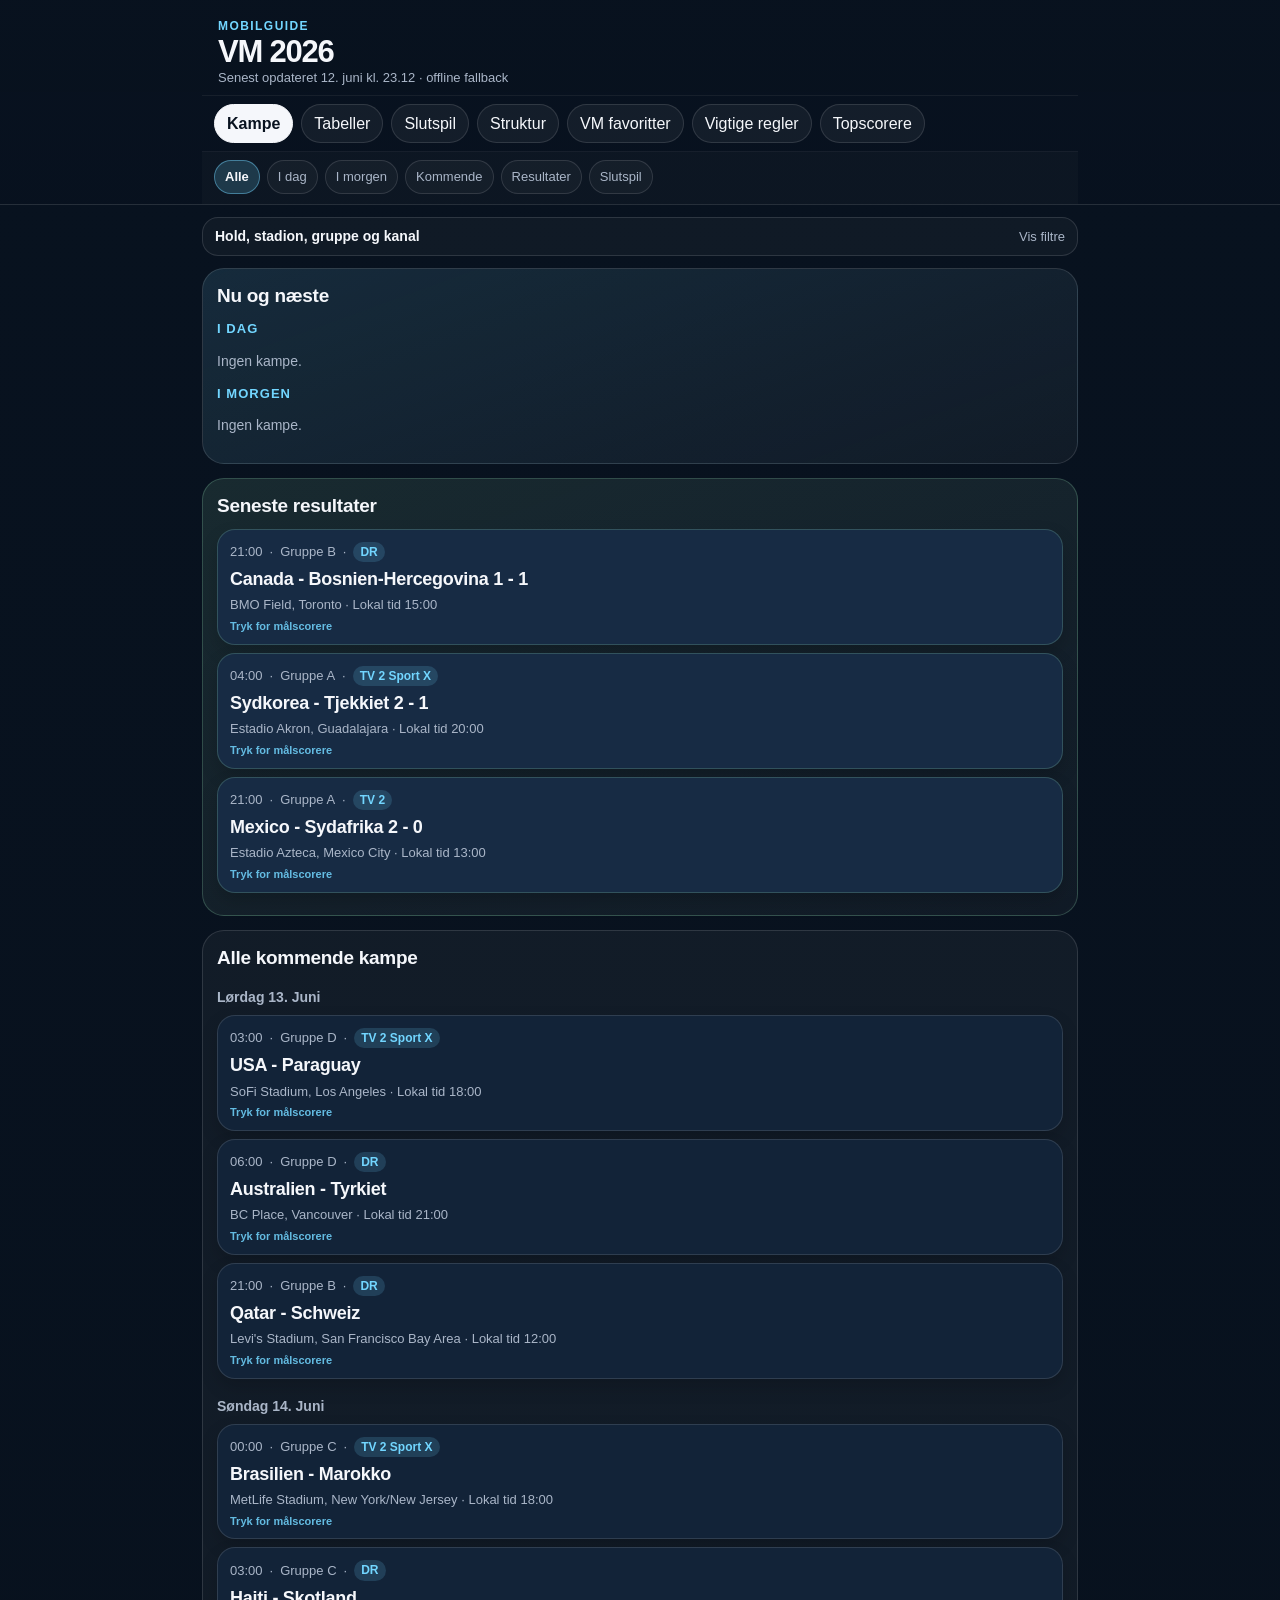
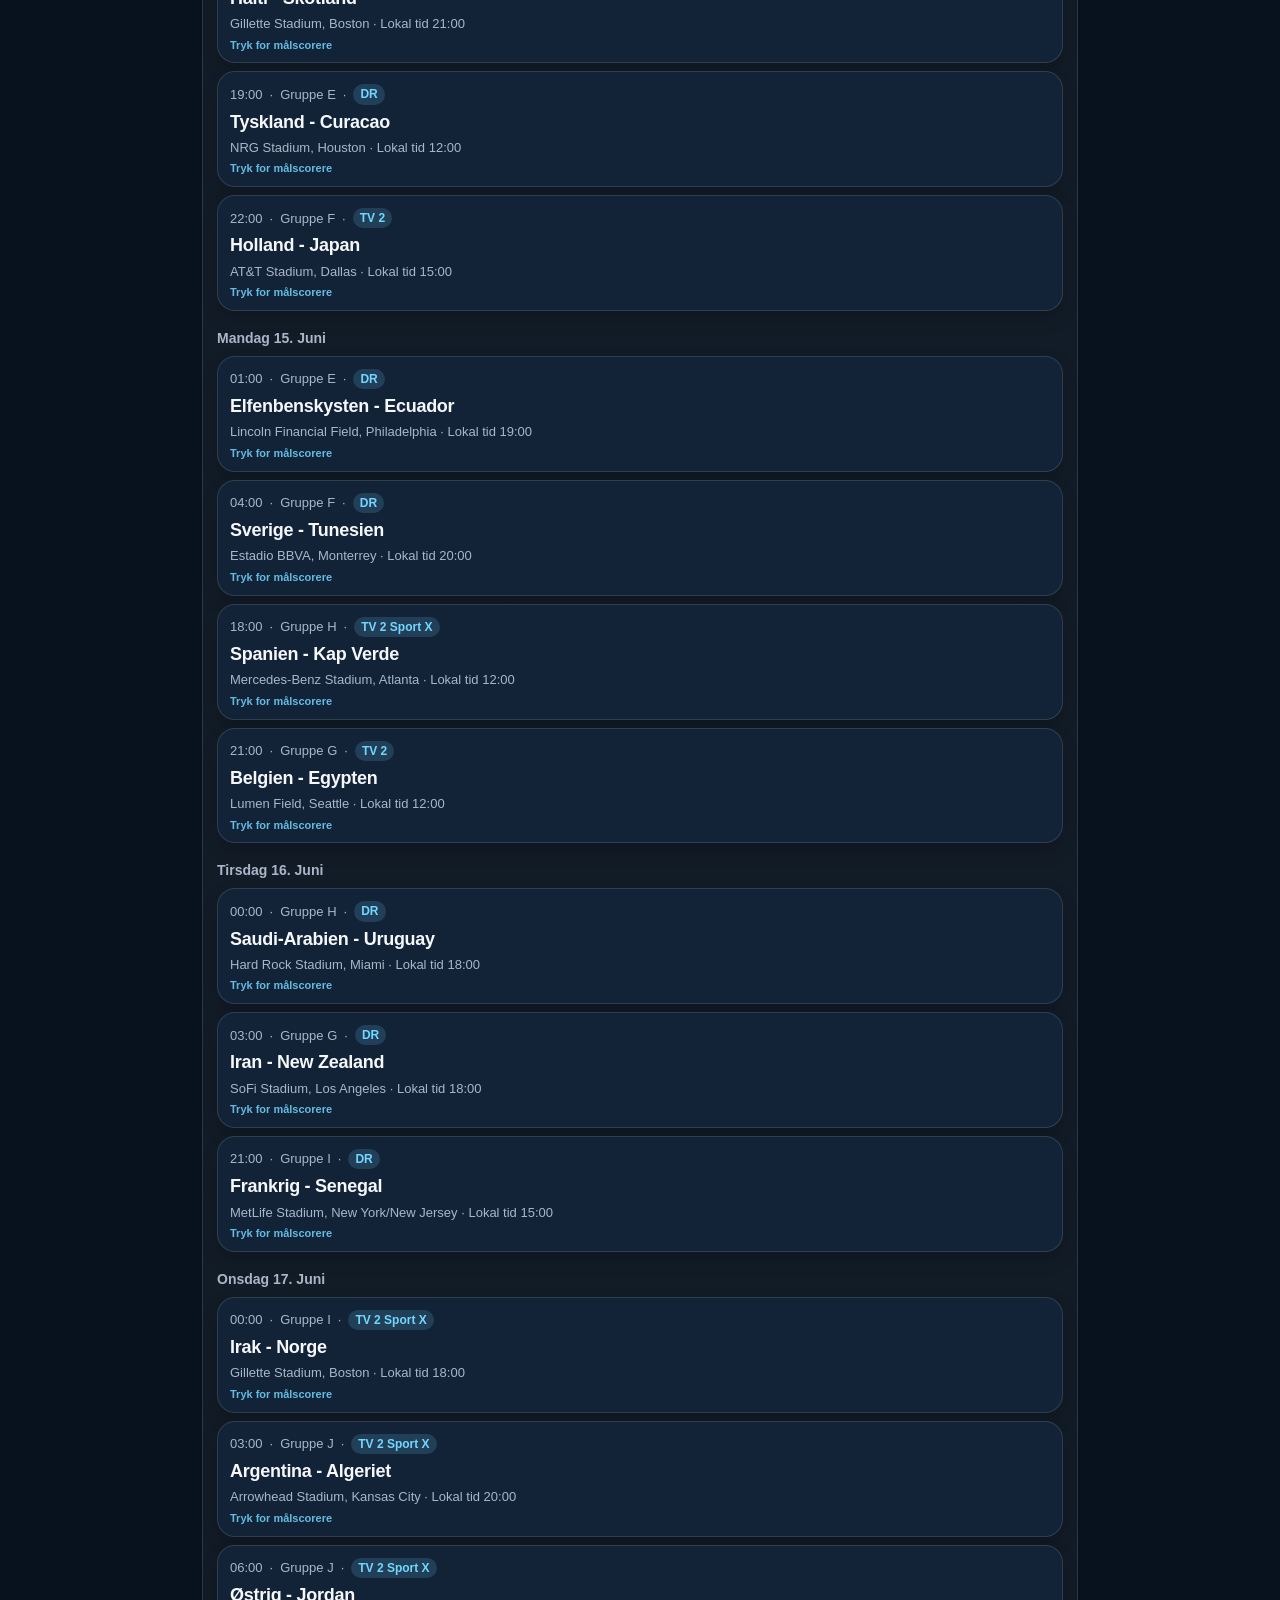
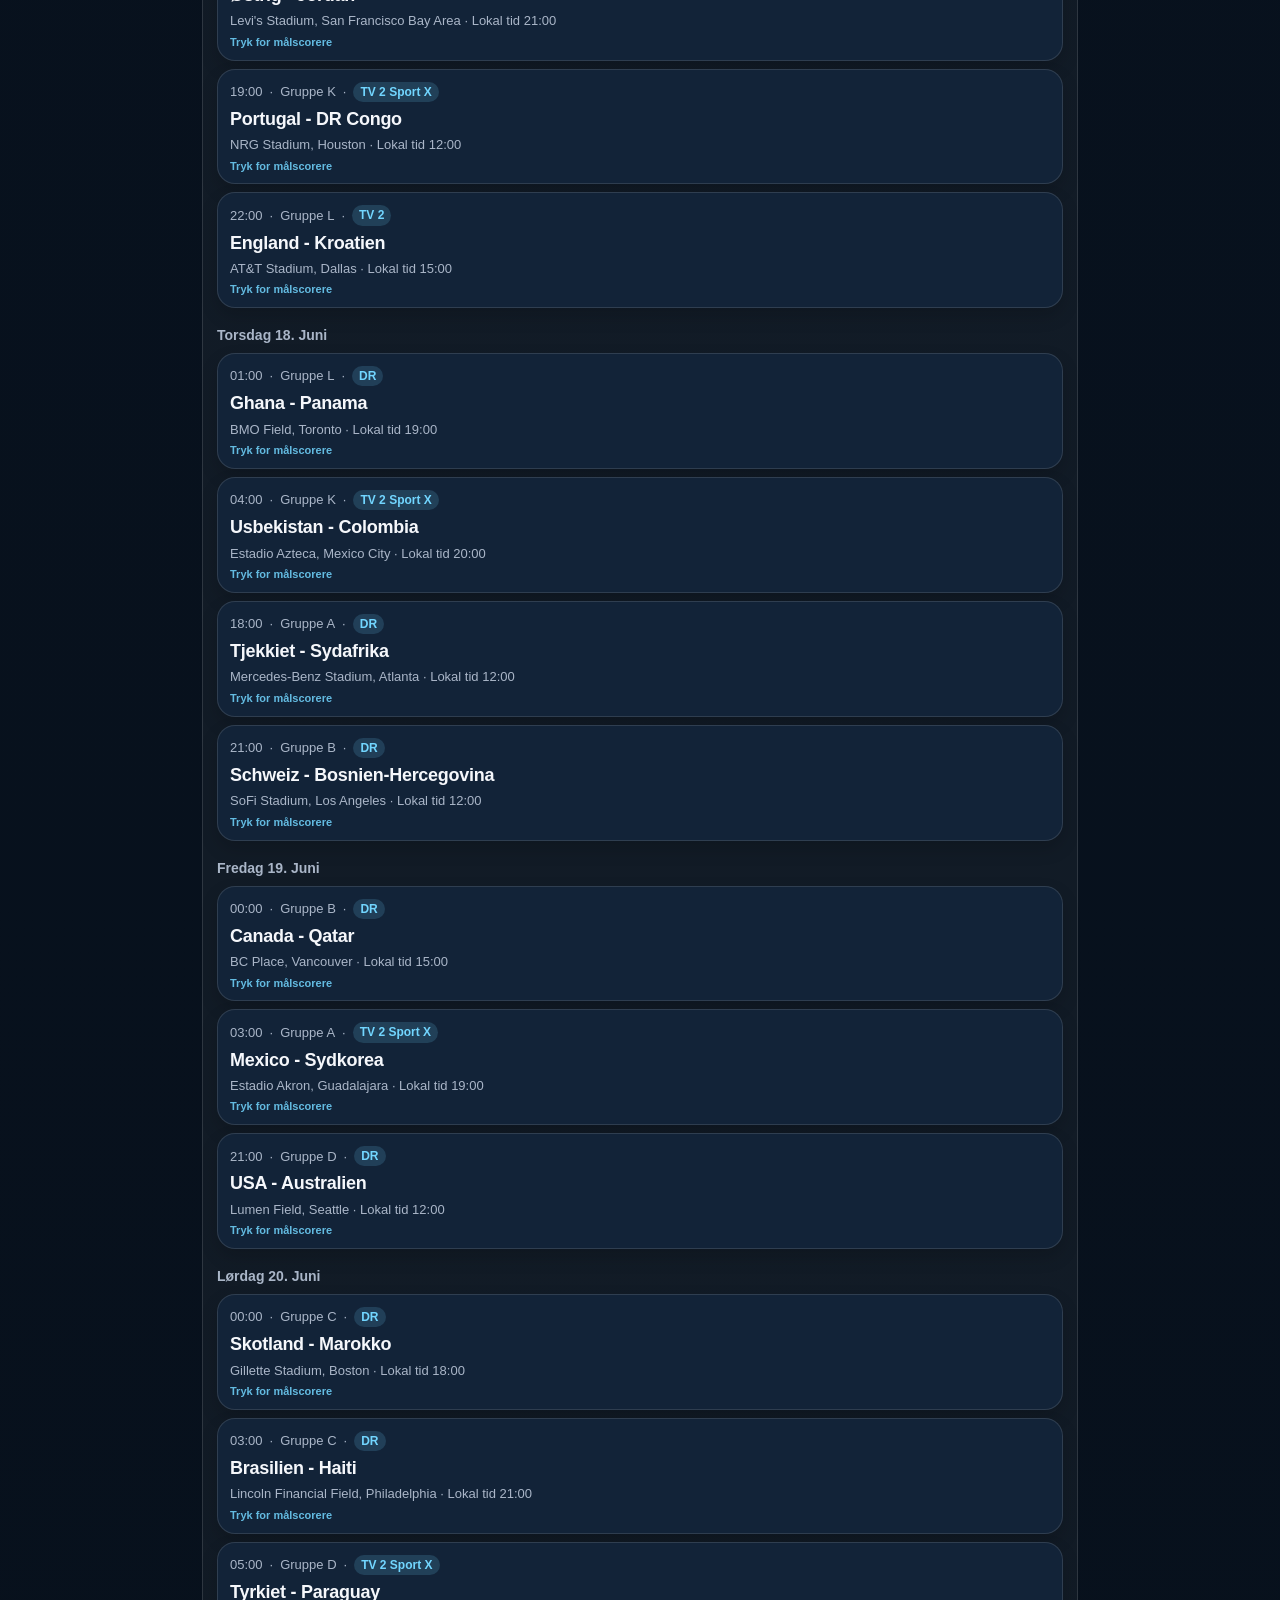
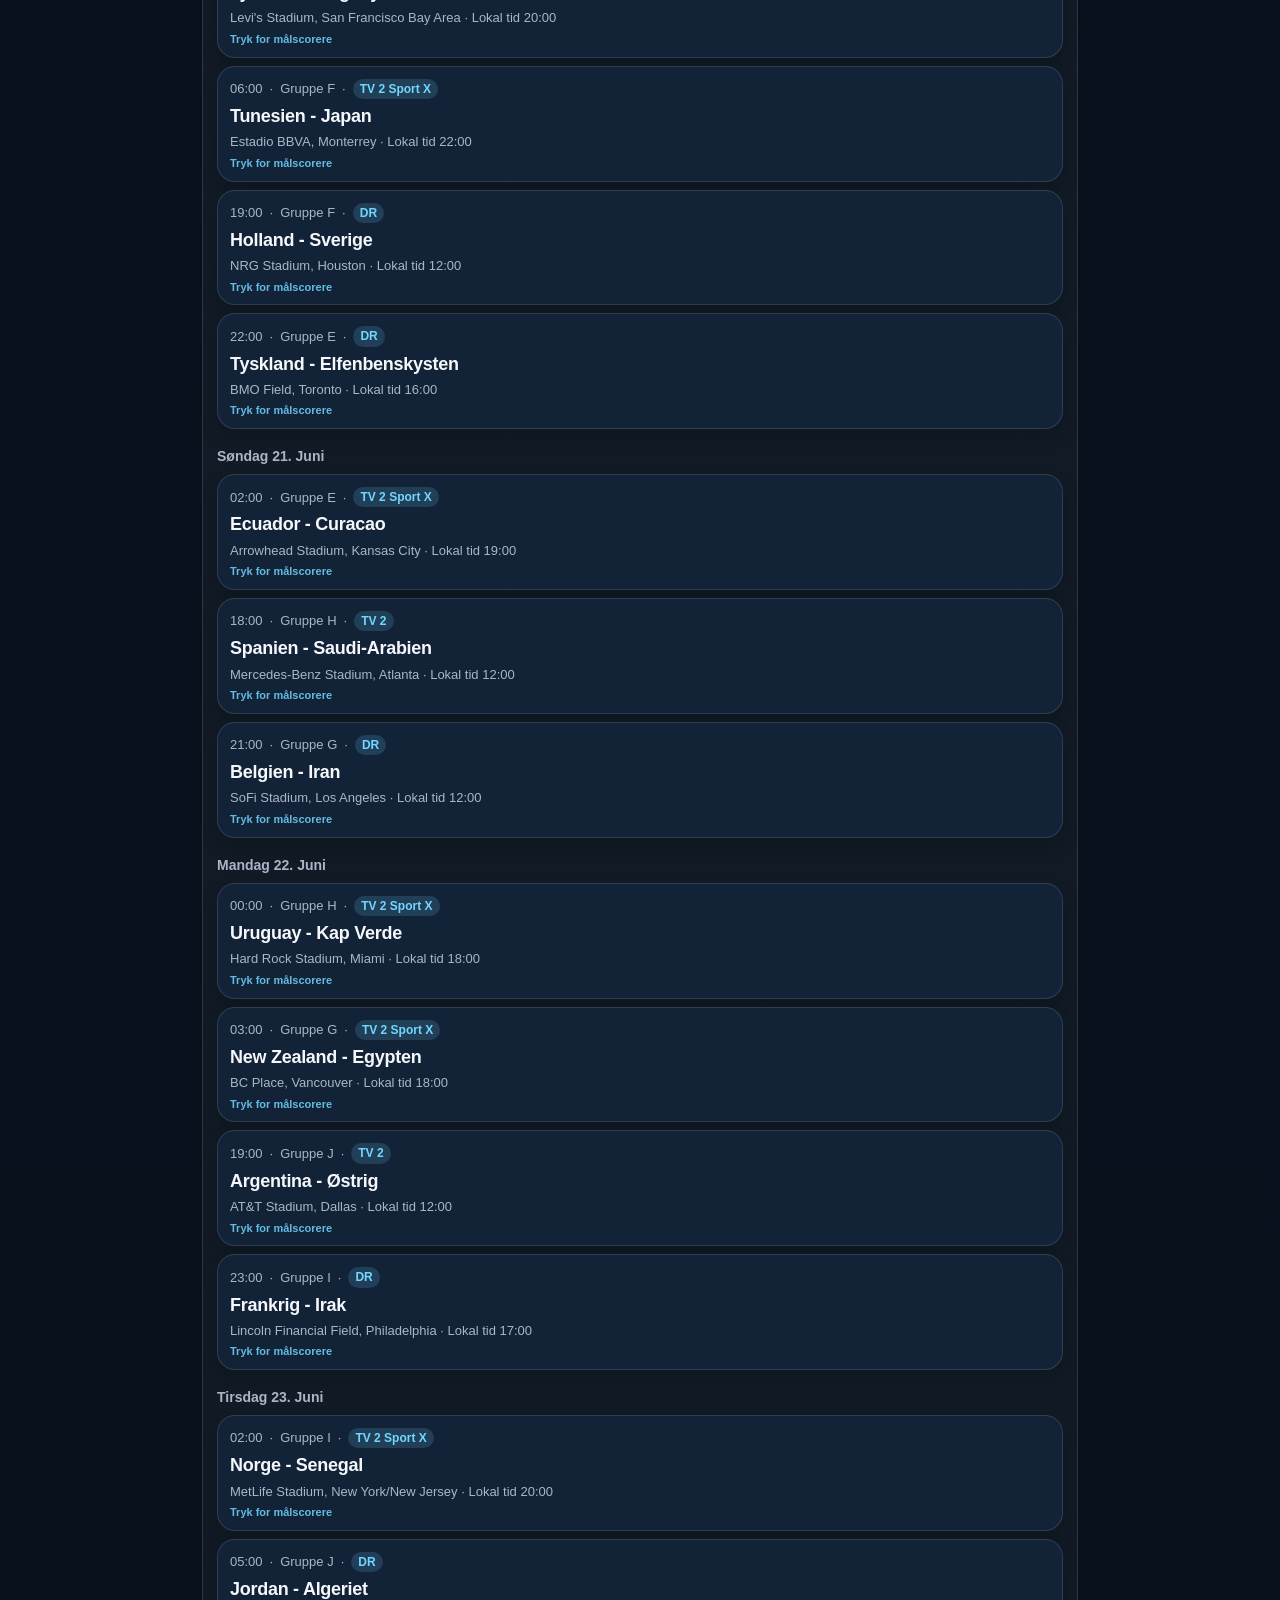
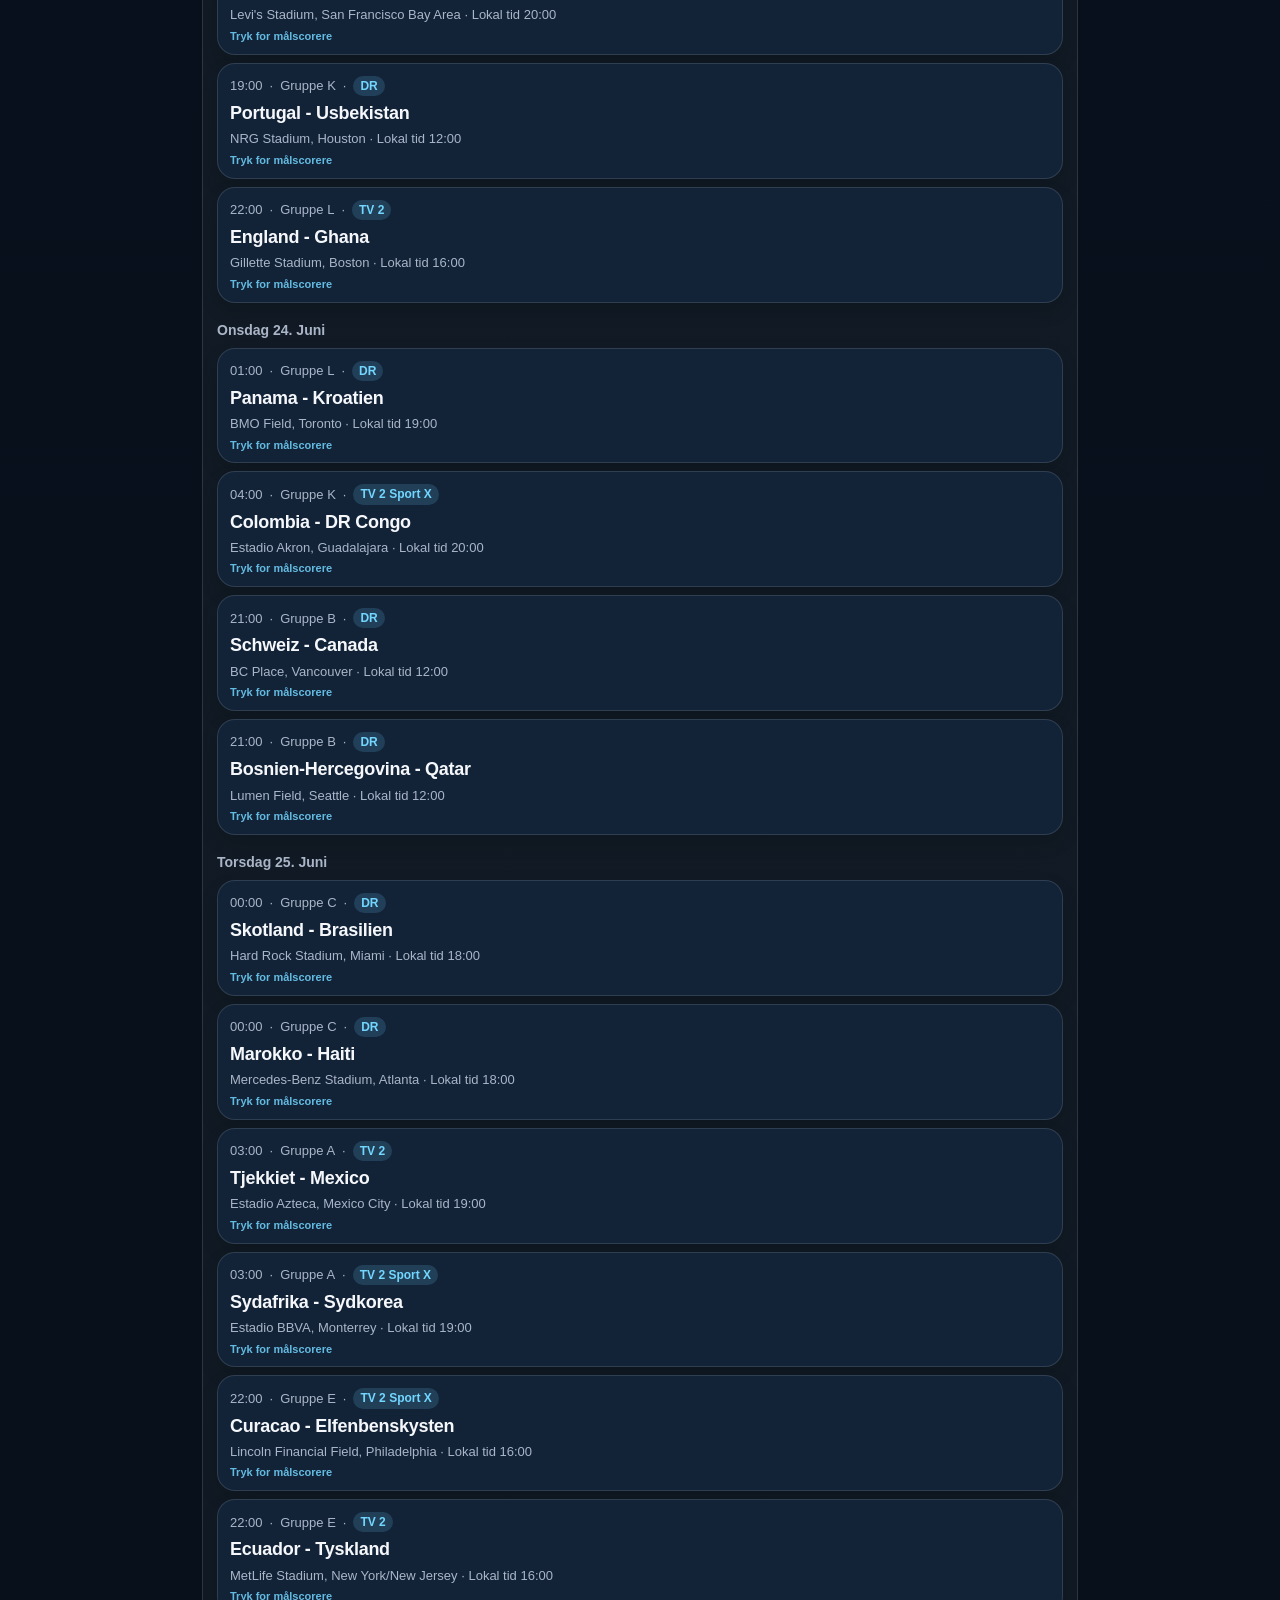
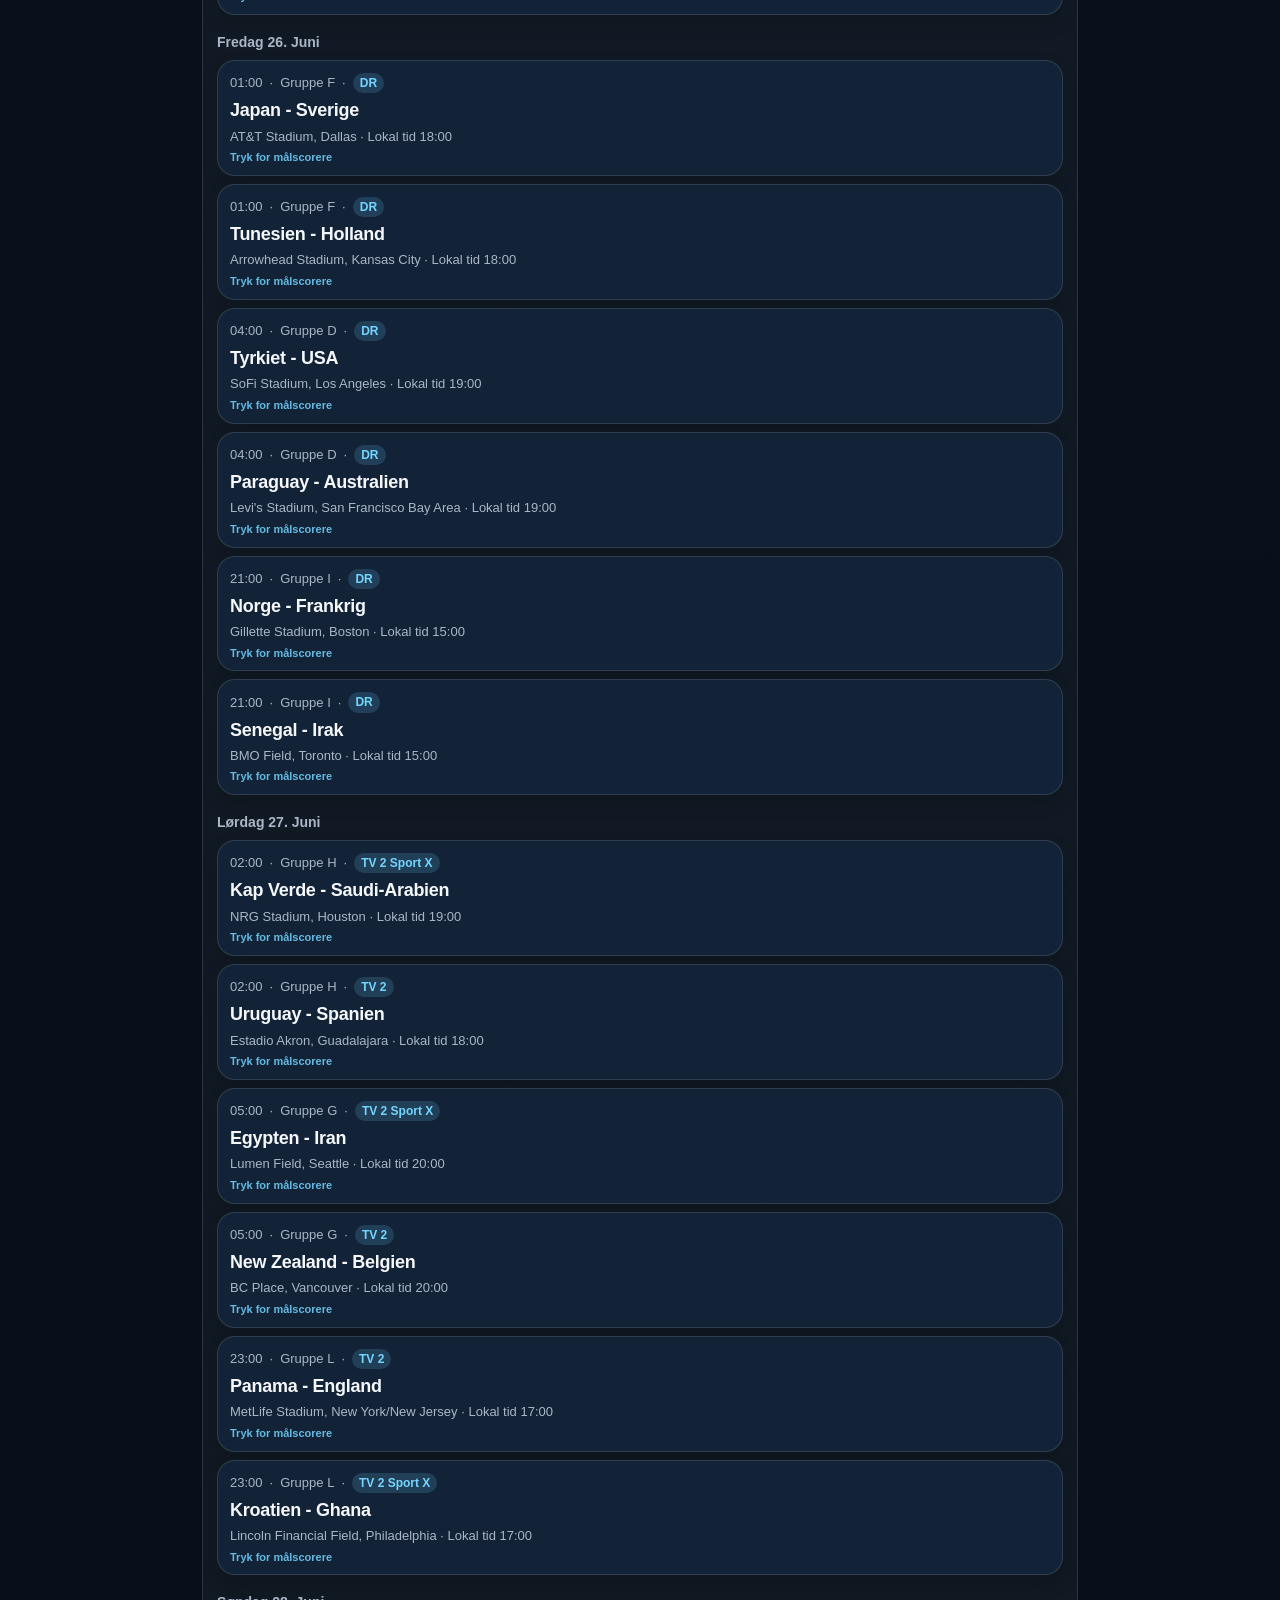
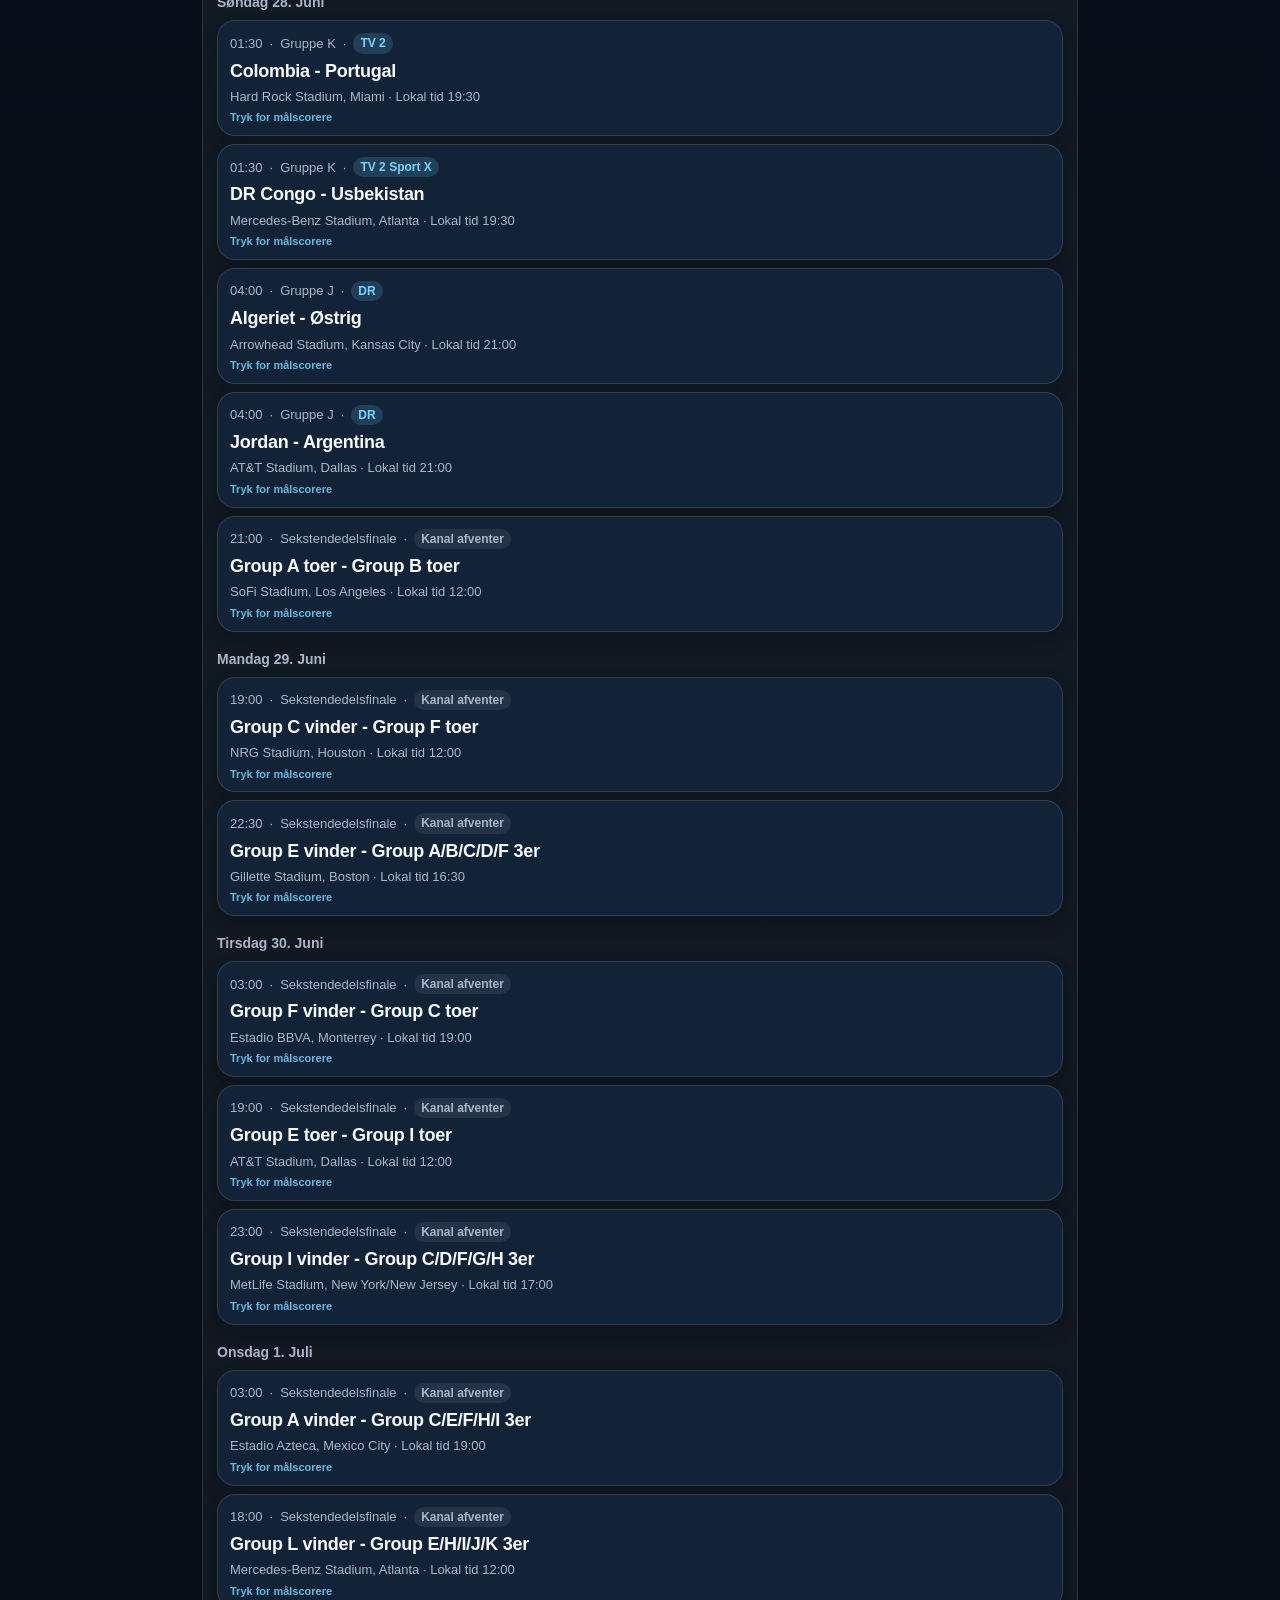
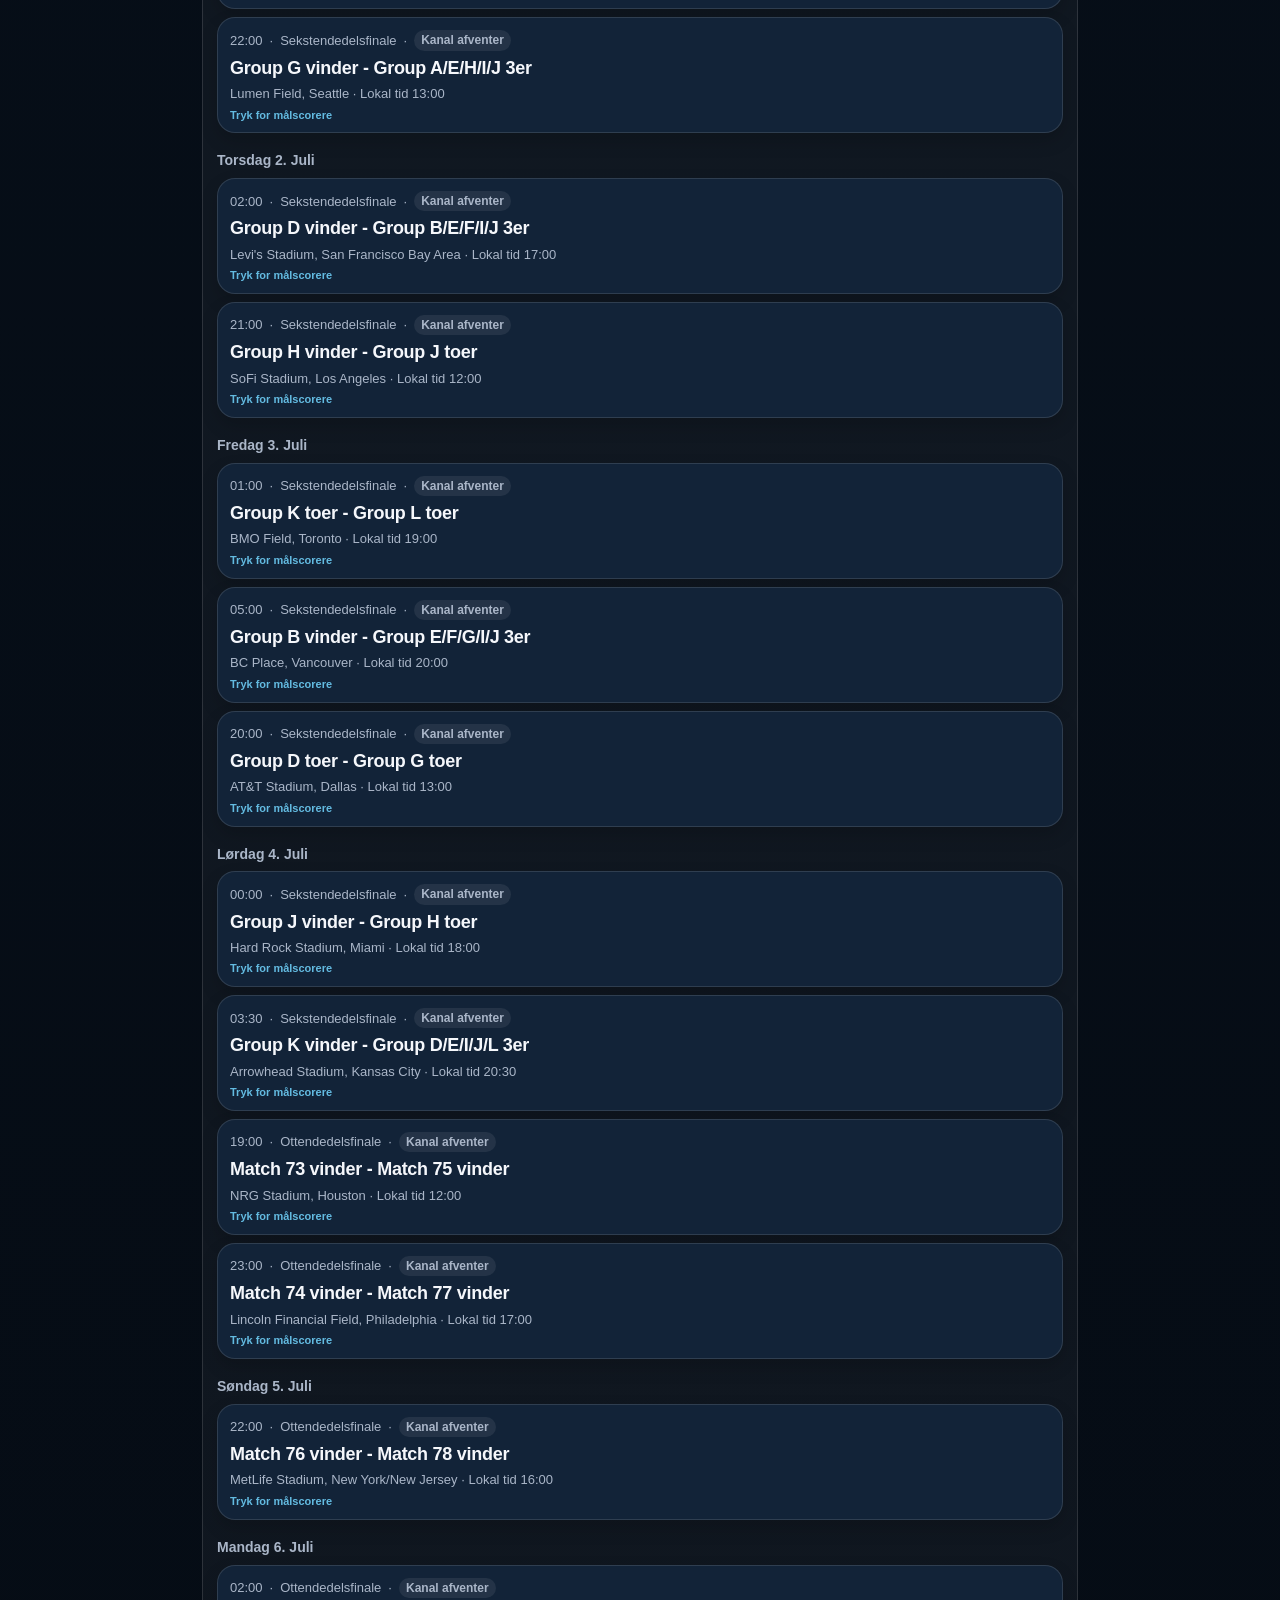
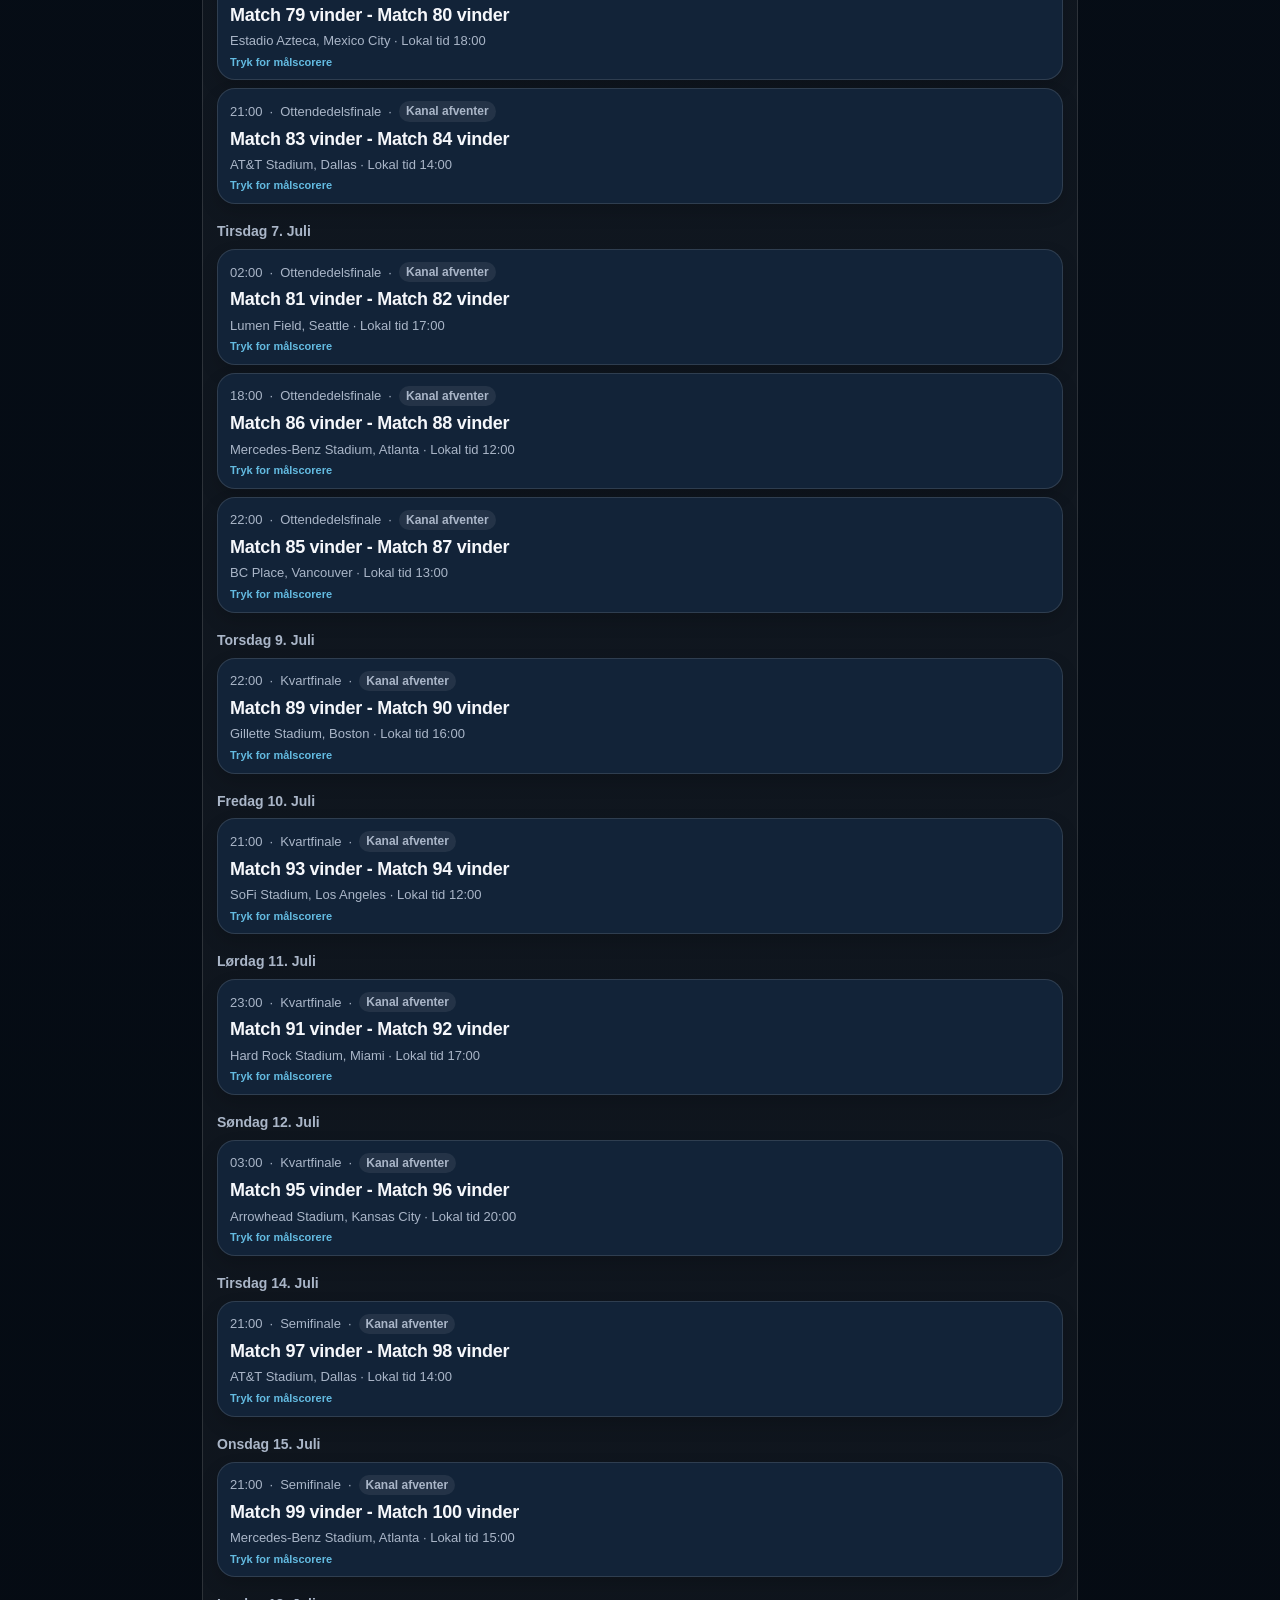
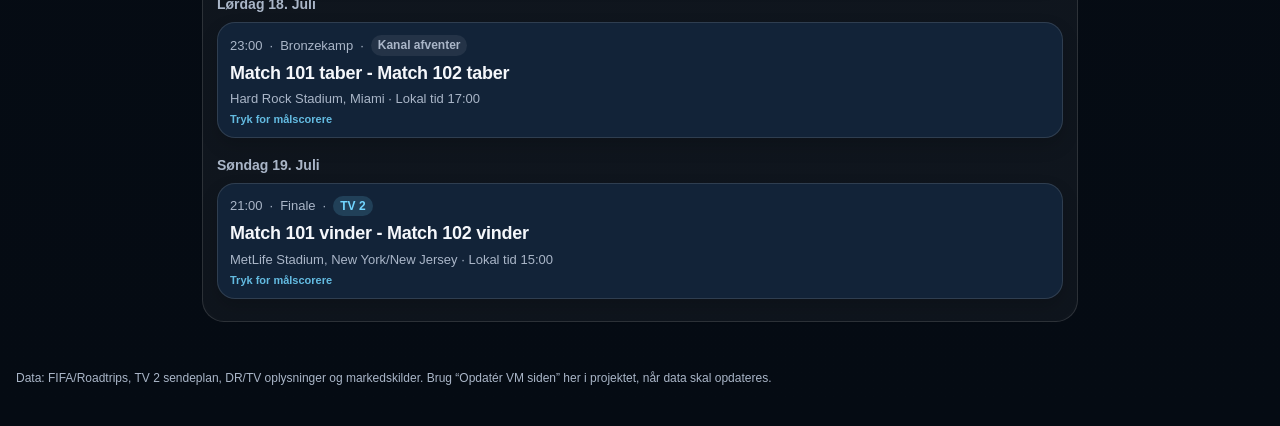
==== index.html @ eb3d5397 "Load UI cleanup script" ====
<!doctype html>
<html lang="da">
<head>
  <meta charset="utf-8" />
  <meta name="viewport" content="width=device-width, initial-scale=1, viewport-fit=cover" />
  <meta name="theme-color" content="#08121f" />
  <title>VM 2026 mobilguide</title>
  <link rel="stylesheet" href="styles.css" />
  <link rel="stylesheet" href="scorers.css" />
</head>
<body>
<div class="stickyTop">
  <div class="topInner">
<header class="hero">
  <div class="eyebrow">Mobilguide</div>
  <h1>VM 2026</h1>
  <p id="updated" class="updated">Starter VM guiden...</p>
</header>
<nav class="tabs" aria-label="Hovednavigation">
  <button class="tab active" data-view="matches">Kampe</button>
  <button class="tab" data-view="standings">Tabeller</button>
  <button class="tab" data-view="knockout">Slutspil</button>
  <button class="tab" data-view="structure">Struktur</button>
  <button class="tab" data-view="favorites">VM favoritter</button>
  <button class="tab" data-view="rules">Vigtige regler</button>
  <button class="tab" data-view="scorers">Topscorere</button>
</nav>
  <div class="quickFilterBar" aria-label="Tidsfiltre">
    <button class="chip active" data-filter="all">Alle</button><button class="chip" data-filter="today">I dag</button><button class="chip" data-filter="tomorrow">I morgen</button><button class="chip" data-filter="upcoming">Kommende</button><button class="chip" data-filter="finished">Resultater</button><button class="chip" data-filter="knockout">Slutspil</button>
  </div>
  </div>
</div>
<main>
<section id="matchesView" class="view active">
  <div id="filterShell" class="filterShell">
    <button id="filterToggle" class="filterToggle" type="button"><strong>Hold, stadion, gruppe og kanal</strong><span id="filterSummary" class="filterSummary">Vis filtre</span></button>
    <div class="filterBody">
      <div class="filterGrid" aria-label="Valgfiltre">
        <select id="teamFilter"><option value="">Alle hold</option></select>
        <select id="stageFilter"><option value="">Alle grupper/faser</option></select>
        <select id="venueFilter"><option value="">Alle stadioner/byer</option></select>
        <select id="channelFilter"><option value="">Alle kanaler</option></select>
        <button id="clearFilters" class="clearFilters" type="button">Nulstil filtre</button>
      </div>
    </div>
  </div>
  <section class="panel spotlight" id="nowNextPanel"><h2>Nu og næste</h2><div id="todayList"></div><div id="tomorrowList"></div></section>
  <section class="panel recent" id="recentPanel"><h2>Seneste resultater</h2><div id="recentResults"></div></section>
  <section class="panel" id="listPanel"><h2 id="listTitle">Kommende kampe</h2><div id="matchList"></div></section>
</section>
<section id="standingsView" class="view"><section class="panel"><h2>Tabeller</h2><p class="muted">Beregnes automatisk ud fra spillede gruppekampe i data.</p><div id="standingsList"></div></section></section>
<section id="knockoutView" class="view"><section class="panel"><h2>Slutspil</h2><div id="knockoutList"></div></section></section>
<section id="structureView" class="view"><section class="panel"><h2>Turneringsstruktur</h2><div id="structureList"></div></section></section>
<section id="favoritesView" class="view"><section class="panel"><h2>VM favoritter</h2><p class="muted">Markedsoverblik med vinderodds og prediction-market bud. Ikke en spilleanbefaling.</p><div id="favoritesList"></div></section></section>
<section id="rulesView" class="view"><section class="panel"><h2>Vigtige regler</h2><div id="rulesList"></div></section></section>
<section id="scorersView" class="view"><section class="panel"><h2>Topscorere</h2><p class="muted">Beregnes automatisk ud fra målscorerdata i kampene.</p><div id="scorersList"></div></section></section>
</main>
<footer><p>Data: FIFA/Roadtrips, TV 2 sendeplan, DR/TV oplysninger og markedskilder. Brug “Opdatér VM siden” her i projektet, når data skal opdateres.</p></footer>
<script src="app.js" defer></script>
<script src="scorers-loader.js" defer></script>
<script src="scorers-extra-loader.js" defer></script>
<script src="espn-scorers.js" defer></script>
<script src="ui-fixes.js" defer></script>
</body>
</html>
---- styles.css ----
:root { --bg:#08121f; --bg2:#0d1d31; --card:#122338; --card2:#172b44; --text:#f5f7fb; --muted:#aab6c8; --line:rgba(255,255,255,.12); --accent:#72d6ff; --good:#9ff0c1; --warn:#ffd36a; --soft:rgba(255,255,255,.055); }
* { box-sizing:border-box; }
html { scroll-behavior:smooth; }
body { margin:0; font-family:-apple-system,BlinkMacSystemFont,"Segoe UI",Roboto,Arial,sans-serif; background:linear-gradient(180deg,var(--bg),#07101b 55%,#050b13); color:var(--text); font-size:16px; line-height:1.35; }
button,select { font:inherit; }
.hero { padding:24px 16px 12px; position:sticky; top:0; background:linear-gradient(180deg,rgba(8,18,31,.98),rgba(8,18,31,.92)); backdrop-filter:blur(14px); z-index:5; border-bottom:1px solid var(--line); }
.eyebrow { color:var(--accent); font-size:12px; text-transform:uppercase; letter-spacing:.12em; font-weight:800; }
.hero h1 { font-size:34px; margin:2px 0 2px; line-height:1; letter-spacing:-.04em; }
.updated { font-size:13px; color:var(--muted); margin:0; }
.tabs { display:flex; gap:8px; overflow-x:auto; padding:10px 12px; position:sticky; top:78px; background:rgba(8,18,31,.96); z-index:4; border-bottom:1px solid var(--line); scrollbar-width:none; }
.tabs::-webkit-scrollbar,.chipRow::-webkit-scrollbar { display:none; }
.tab,.chip,.ghostBtn { border:1px solid var(--line); background:rgba(255,255,255,.05); color:var(--text); border-radius:999px; padding:8px 12px; white-space:nowrap; }
.tab.active,.chip.active { background:var(--text); color:#08121f; border-color:var(--text); font-weight:800; }
main { padding:12px; }
.view { display:none; } .view.active { display:block; }
.panel { background:rgba(255,255,255,.045); border:1px solid var(--line); border-radius:22px; padding:14px; margin:0 0 14px; }
.panel h2 { font-size:19px; margin:0 0 10px; letter-spacing:-.015em; }
.spotlight { background:linear-gradient(160deg,rgba(114,214,255,.13),rgba(255,255,255,.04)); }
.recent { background:linear-gradient(160deg,rgba(159,240,193,.11),rgba(255,255,255,.04)); border-color:rgba(159,240,193,.22); }
.filterShell { margin:0 0 12px; }
.filterToggle { width:100%; display:flex; justify-content:space-between; align-items:center; gap:12px; border:1px solid var(--line); background:linear-gradient(160deg,rgba(255,255,255,.075),rgba(255,255,255,.035)); color:var(--text); border-radius:18px; padding:11px 13px; }
.filterToggle strong { font-size:15px; }
.filterSummary { color:var(--muted); font-size:13px; overflow:hidden; text-overflow:ellipsis; white-space:nowrap; }
.filterBody { display:none; margin-top:8px; background:rgba(255,255,255,.035); border:1px solid var(--line); border-radius:18px; padding:10px; }
.filterShell.open .filterBody { display:block; }
.filterGrid { display:grid; grid-template-columns:1fr 1fr; gap:8px; }
.filterGrid select,.clearFilters { width:100%; border:1px solid var(--line); border-radius:14px; background:rgba(255,255,255,.07); color:var(--text); padding:10px 11px; font-size:14px; min-width:0; }
.filterGrid option { background:#122338; color:#f5f7fb; }
.clearFilters { grid-column:1/-1; background:rgba(114,214,255,.12); color:var(--accent); font-weight:800; }
.chipRow { display:flex; gap:8px; overflow-x:auto; padding:0 0 10px; margin-bottom:8px; }
.subhead { font-size:13px; text-transform:uppercase; letter-spacing:.08em; color:var(--accent); font-weight:800; margin:12px 0 6px; }
.dateHead { font-size:14px; color:var(--muted); font-weight:800; text-transform:capitalize; margin:18px 0 8px; }
.card { background:var(--card); border:1px solid var(--line); border-radius:18px; padding:12px 12px 10px; margin:8px 0; box-shadow:0 8px 18px rgba(0,0,0,.16); }
.card.finished { background:var(--card2); border-color:rgba(159,240,193,.20); }
.meta { font-size:13px; color:var(--muted); display:flex; gap:7px; align-items:center; flex-wrap:wrap; }
.teams { font-weight:850; font-size:18px; margin:5px 0 5px; letter-spacing:-.015em; }
.venue { font-size:13px; color:var(--muted); }
.badge { font-size:12px; border-radius:999px; padding:2px 7px; background:rgba(114,214,255,.16); color:var(--accent); font-weight:800; }
.badge.pending { background:rgba(255,255,255,.075); color:var(--muted); }
.empty,.muted { color:var(--muted); font-size:14px; }
.standingGroup { margin:14px 0 18px; } .standingGroup h3 { margin:0 0 8px; font-size:16px; }
.standingTable { width:100%; border-collapse:collapse; background:rgba(255,255,255,.035); border-radius:16px; overflow:hidden; }
.standingTable th,.standingTable td { padding:8px 6px; border-bottom:1px solid var(--line); font-size:13px; text-align:right; }
.standingTable th:first-child,.standingTable td:first-child { text-align:left; }
.favoriteCard,.ruleCard { background:var(--card); border:1px solid var(--line); border-radius:18px; padding:12px; margin:8px 0; }
.favoriteTop { display:flex; justify-content:space-between; gap:12px; align-items:baseline; } .favoriteTop strong { font-size:18px; }
.odds { font-weight:850; color:var(--accent); }
.ruleCard h3 { margin:0 0 6px; font-size:16px; }
.ruleCard ul { margin:6px 0 0; padding-left:19px; color:var(--muted); }
footer { color:var(--muted); font-size:12px; padding:10px 16px 28px; }
a { color:var(--accent); }
@media (min-width:700px){ .tabs{justify-content:flex-start} }
@media (max-width:380px){ .filterGrid{grid-template-columns:1fr} }

/* v9 layout polish */
.hero { z-index:30; }
.tabs { z-index:29; top:82px; }
.filterShell { position:sticky; top:132px; z-index:28; margin:0 0 12px; padding:8px 0 6px; background:linear-gradient(180deg,rgba(8,18,31,.98),rgba(8,18,31,.90)); backdrop-filter:blur(14px); border-bottom:1px solid rgba(255,255,255,.07); }
.chipRow { display:flex; gap:7px; overflow-x:auto; padding:0 0 7px; scrollbar-width:none; }
.chip { padding:7px 10px; font-size:13px; background:rgba(255,255,255,.035); color:var(--muted); }
.chip.active { background:rgba(114,214,255,.18); color:var(--text); border-color:rgba(114,214,255,.45); font-weight:800; }
.filterToggle { padding:9px 12px; border-radius:16px; background:rgba(255,255,255,.035); }
.filterToggle strong { font-size:14px; }
.filterBody { margin-top:7px; }
.flow { display:flex; align-items:center; gap:8px; overflow-x:auto; padding:8px 2px 12px; scrollbar-width:none; }
.flowStep { flex:0 0 150px; background:var(--card); border:1px solid var(--line); border-radius:18px; padding:12px; min-height:96px; }
.flowStep strong { display:block; font-size:18px; margin-bottom:3px; }
.flowArrow { color:var(--accent); font-weight:900; }
.routeGrid { display:grid; gap:8px; }
.routeCard { background:rgba(255,255,255,.045); border:1px solid var(--line); border-radius:16px; padding:10px 11px; }
.routeCard strong { color:var(--accent); }
.ruleNote { background:rgba(114,214,255,.10); border:1px solid rgba(114,214,255,.25); border-radius:16px; padding:10px 12px; margin:8px 0; color:var(--text); }
.favoriteCard .sourceLine { font-size:12px; color:var(--muted); margin-top:8px; }
@media (max-width:430px){ .hero h1{font-size:30px}.tabs{top:76px}.filterShell{top:126px}.tab{padding:8px 10px;font-size:13px}.flowStep{flex-basis:138px} }

  

/* v10: stable sticky header and click-safe navigation */
.stickyTop{
  position:sticky;
  top:0;
  z-index:100;
  background:linear-gradient(180deg,rgba(8,18,31,.99),rgba(8,18,31,.95));
  backdrop-filter:blur(14px);
  border-bottom:1px solid var(--line);
}

.topInner{max-width:1120px;margin:0 auto;padding:0 12px;}
main{max-width:1120px;margin:0 auto;padding:12px;}
.tabs{justify-content:flex-start; padding-left:0 !important; padding-right:0 !important;}
.quickFilterBar{padding:8px 0 10px;}
.hero{padding:18px 0 8px !important;}
.filterShell{margin-top:6px !important;}
.bracketWrap{overflow-x:auto;padding-bottom:6px;}
.bracket{display:grid;grid-template-columns:repeat(5, minmax(170px,1fr));gap:14px;min-width:980px;align-items:start;}
.roundCol{display:flex;flex-direction:column;gap:12px;}
.roundHead{font-size:13px;text-transform:uppercase;letter-spacing:.08em;color:var(--accent);font-weight:800;margin:0 0 4px;}
.matchNode{background:rgba(255,255,255,.045);border:1px solid var(--line);border-radius:16px;padding:10px 11px;min-height:74px;display:flex;flex-direction:column;justify-content:center;}
.matchNode strong{display:block;font-size:14px;color:var(--text);margin-bottom:4px;}
.matchNode .small{font-size:12px;color:var(--muted);}
.matchNode.accent{background:rgba(114,214,255,.10);border-color:rgba(114,214,255,.28);}
.matchSpacer{height:42px;}
.structureNote{font-size:13px;color:var(--muted);margin:10px 0 0;}
@media (max-width:430px){.hero{padding:14px 0 7px !important;}}

.hero{
  position:static !important;
  top:auto !important;
  z-index:auto !important;
  border-bottom:0 !important;
  background:transparent !important;
  backdrop-filter:none !important;
  padding:18px 16px 8px !important;
}
.hero h1{font-size:31px;}
.tabs{
  position:static !important;
  top:auto !important;
  z-index:auto !important;
  background:transparent !important;
  border-top:1px solid rgba(255,255,255,.06);
  border-bottom:1px solid rgba(255,255,255,.06);
  padding:8px 12px !important;
}
.quickFilterBar{
  display:flex;
  gap:7px;
  overflow-x:auto;
  padding:8px 12px 10px;
  scrollbar-width:none;
  background:rgba(255,255,255,.018);
}
.quickFilterBar::-webkit-scrollbar{display:none;}
.quickFilterBar .chip{
  padding:7px 10px;
  font-size:13px;
  background:rgba(255,255,255,.035);
  color:var(--muted);
}
.quickFilterBar .chip.active{
  background:rgba(114,214,255,.18);
  color:var(--text);
  border-color:rgba(114,214,255,.45);
  font-weight:800;
}
.filterShell{
  position:static !important;
  top:auto !important;
  z-index:auto !important;
  margin:0 0 12px !important;
  padding:0 !important;
  background:transparent !important;
  backdrop-filter:none !important;
  border-bottom:0 !important;
}
.view,.panel{scroll-margin-top:170px;}
@media (max-width:430px){
  .hero{padding:14px 16px 7px !important;}
  .hero h1{font-size:28px;}
  .tabs{padding:7px 12px !important;}
}


/* v12: restore menu handler and keep header rows aligned */
.stickyTop .topInner{max-width:1120px;margin-left:auto;margin-right:auto;padding-left:12px;padding-right:12px;}
.stickyTop .tabs,.stickyTop .quickFilterBar{margin-left:0;margin-right:0;}
@media (min-width:700px){.stickyTop .topInner, main{max-width:760px;}}
@media (min-width:1100px){.stickyTop .topInner, main{max-width:900px;}}


/* v13: FIFA illustration in Struktur */
.structureImageCard{padding:12px;}
.structureImageShell{
  overflow-x:auto;
  -webkit-overflow-scrolling:touch;
  border-radius:18px;
  border:1px solid rgba(255,255,255,.14);
  background:#020408;
  box-shadow:0 14px 30px rgba(0,0,0,.28);
}
.structureImageShell img{
  display:block;
  width:1180px;
  max-width:none;
  height:auto;
}
.structureHint{
  margin:10px 2px 0;
  color:var(--muted);
  font-size:13px;
}
.structureQuick{
  display:grid;
  grid-template-columns:repeat(3,1fr);
  gap:8px;
  margin-top:10px;
}
.structureQuick div{
  background:rgba(255,255,255,.045);
  border:1px solid var(--line);
  border-radius:15px;
  padding:10px;
  font-size:13px;
  color:var(--muted);
}
.structureQuick strong{display:block;color:var(--text);font-size:15px;margin-bottom:3px;}
@media (max-width:700px){.structureImageShell img{width:1120px}.structureQuick{grid-template-columns:1fr}.structureImageCard{padding:10px}}


.liveStatus{font-size:12px;color:var(--muted);margin-top:3px;}
---- scorers.css ----
/* Match details and top scorer tab */
.card{display:block;}
.matchSummary{list-style:none;cursor:pointer;}
.matchSummary::-webkit-details-marker{display:none;}
.tapHint{font-size:11px;color:var(--accent);font-weight:800;margin-top:5px;opacity:.85;}
.goalDetails{margin-top:9px;padding-top:9px;border-top:1px solid var(--line);}
.detailTitle{font-size:12px;text-transform:uppercase;letter-spacing:.08em;color:var(--accent);font-weight:850;margin-bottom:7px;}
.goalList{list-style:none;margin:0;padding:0;display:grid;gap:7px;}
.goalList li{display:flex;justify-content:space-between;gap:10px;background:rgba(255,255,255,.045);border:1px solid var(--line);border-radius:13px;padding:8px 9px;}
.goalList span{font-weight:800;}
.goalList em{font-style:normal;color:var(--muted);font-size:12px;text-align:right;}
.detailMeta{font-size:11px;color:var(--muted);margin-top:8px;}
.scorerTable{display:grid;gap:6px;}
.scorerRow{display:grid;grid-template-columns:1.4fr 1fr 48px;gap:8px;align-items:center;background:rgba(255,255,255,.045);border:1px solid var(--line);border-radius:13px;padding:9px 10px;font-size:14px;}
.scorerHead{color:var(--muted);font-size:12px;text-transform:uppercase;letter-spacing:.08em;font-weight:850;background:transparent;border-color:transparent;padding-bottom:3px;}
.scorerRow strong{text-align:right;color:var(--accent);font-size:18px;}
.compactGoalDetails{padding-top:8px;margin-top:8px;}
.compactGoalHeader{font-size:11px;text-transform:uppercase;letter-spacing:.09em;color:var(--accent);font-weight:850;margin-bottom:6px;opacity:.9;}
.goalColumns{display:grid;grid-template-columns:1fr 1fr;gap:8px;}
.goalColumn{background:rgba(255,255,255,.035);border:1px solid rgba(255,255,255,.08);border-radius:13px;padding:7px;min-width:0;}
.goalTeamTitle{font-size:10px;text-transform:uppercase;letter-spacing:.08em;color:var(--muted);font-weight:850;margin-bottom:5px;white-space:nowrap;overflow:hidden;text-overflow:ellipsis;}
.goalPill{display:flex;align-items:baseline;justify-content:space-between;gap:6px;padding:4px 0;border-top:1px solid rgba(255,255,255,.055);}
.goalPill:first-of-type{border-top:0;}
.goalPlayer{font-size:12px;line-height:1.15;font-weight:750;white-space:normal;}
.goalMinute{font-size:10px;line-height:1.1;color:var(--muted);text-align:right;white-space:nowrap;}
.goalEmpty{font-size:11px;color:var(--muted);opacity:.72;padding:3px 0;}
.goalOther{margin-top:7px;display:grid;gap:3px;background:rgba(255,255,255,.025);border-radius:12px;padding:6px 7px;}
.compactMeta{font-size:10px;margin-top:7px;opacity:.75;}
.compactEmpty{font-size:12px;margin:0;}
@media (max-width:430px){.scorerRow{grid-template-columns:1.4fr .9fr 42px;font-size:13px}.goalList li{display:block}.goalList em{display:block;text-align:left;margin-top:2px}.goalColumns{gap:6px}.goalColumn{padding:6px}.goalPlayer{font-size:11.5px}.goalMinute{font-size:9.5px}.goalTeamTitle{font-size:9.5px}}
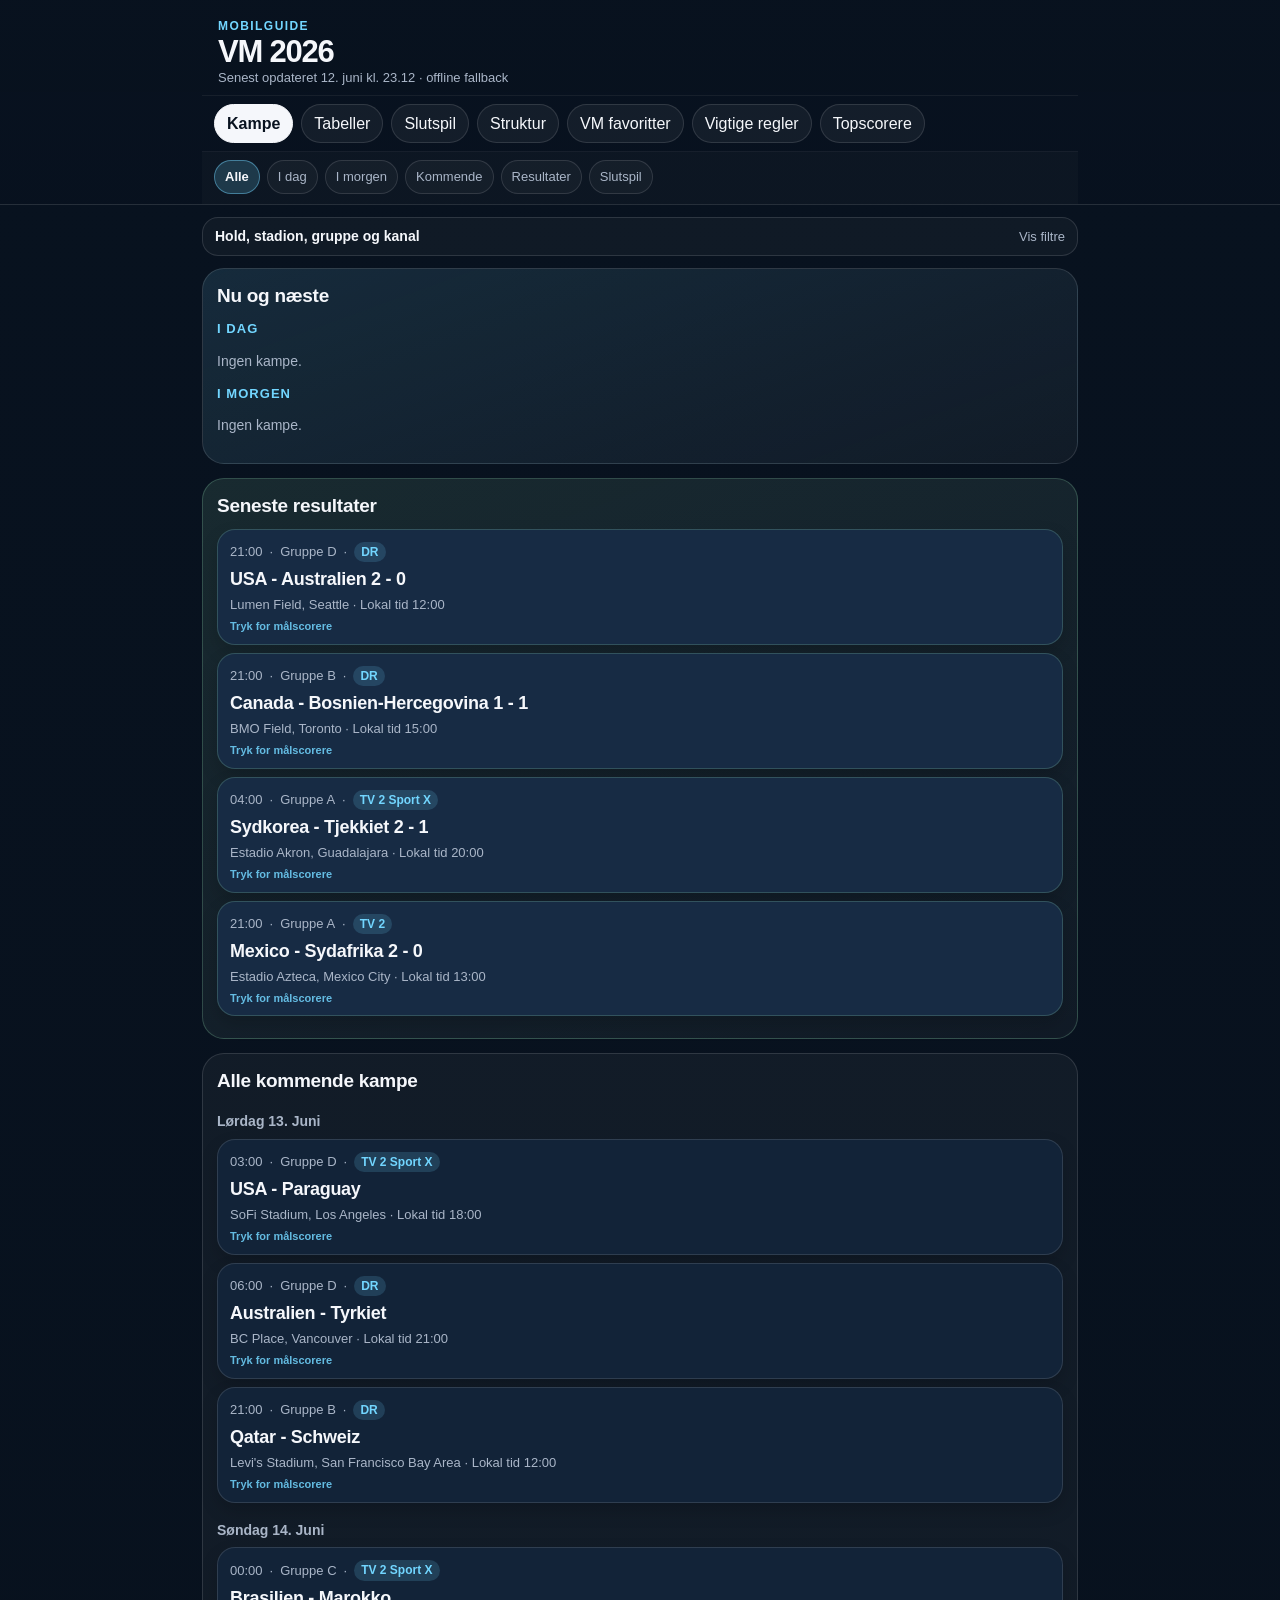
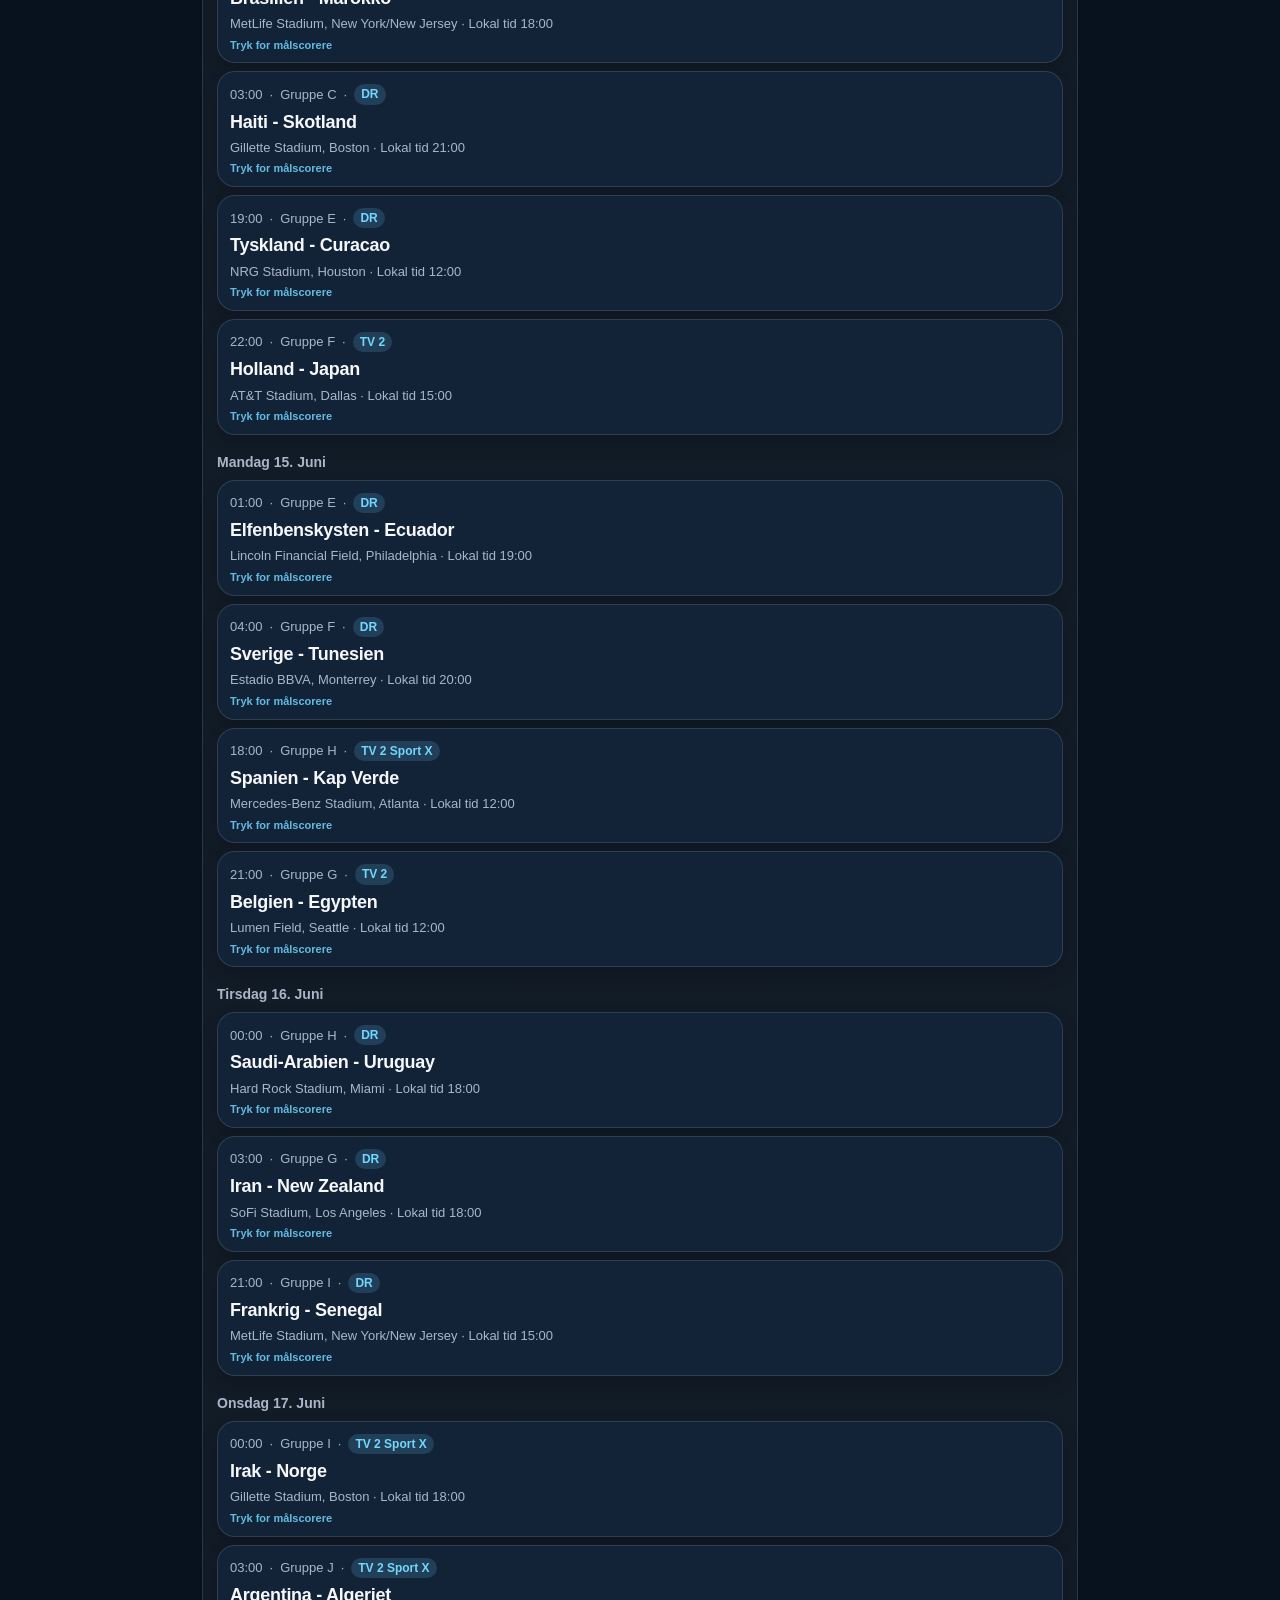
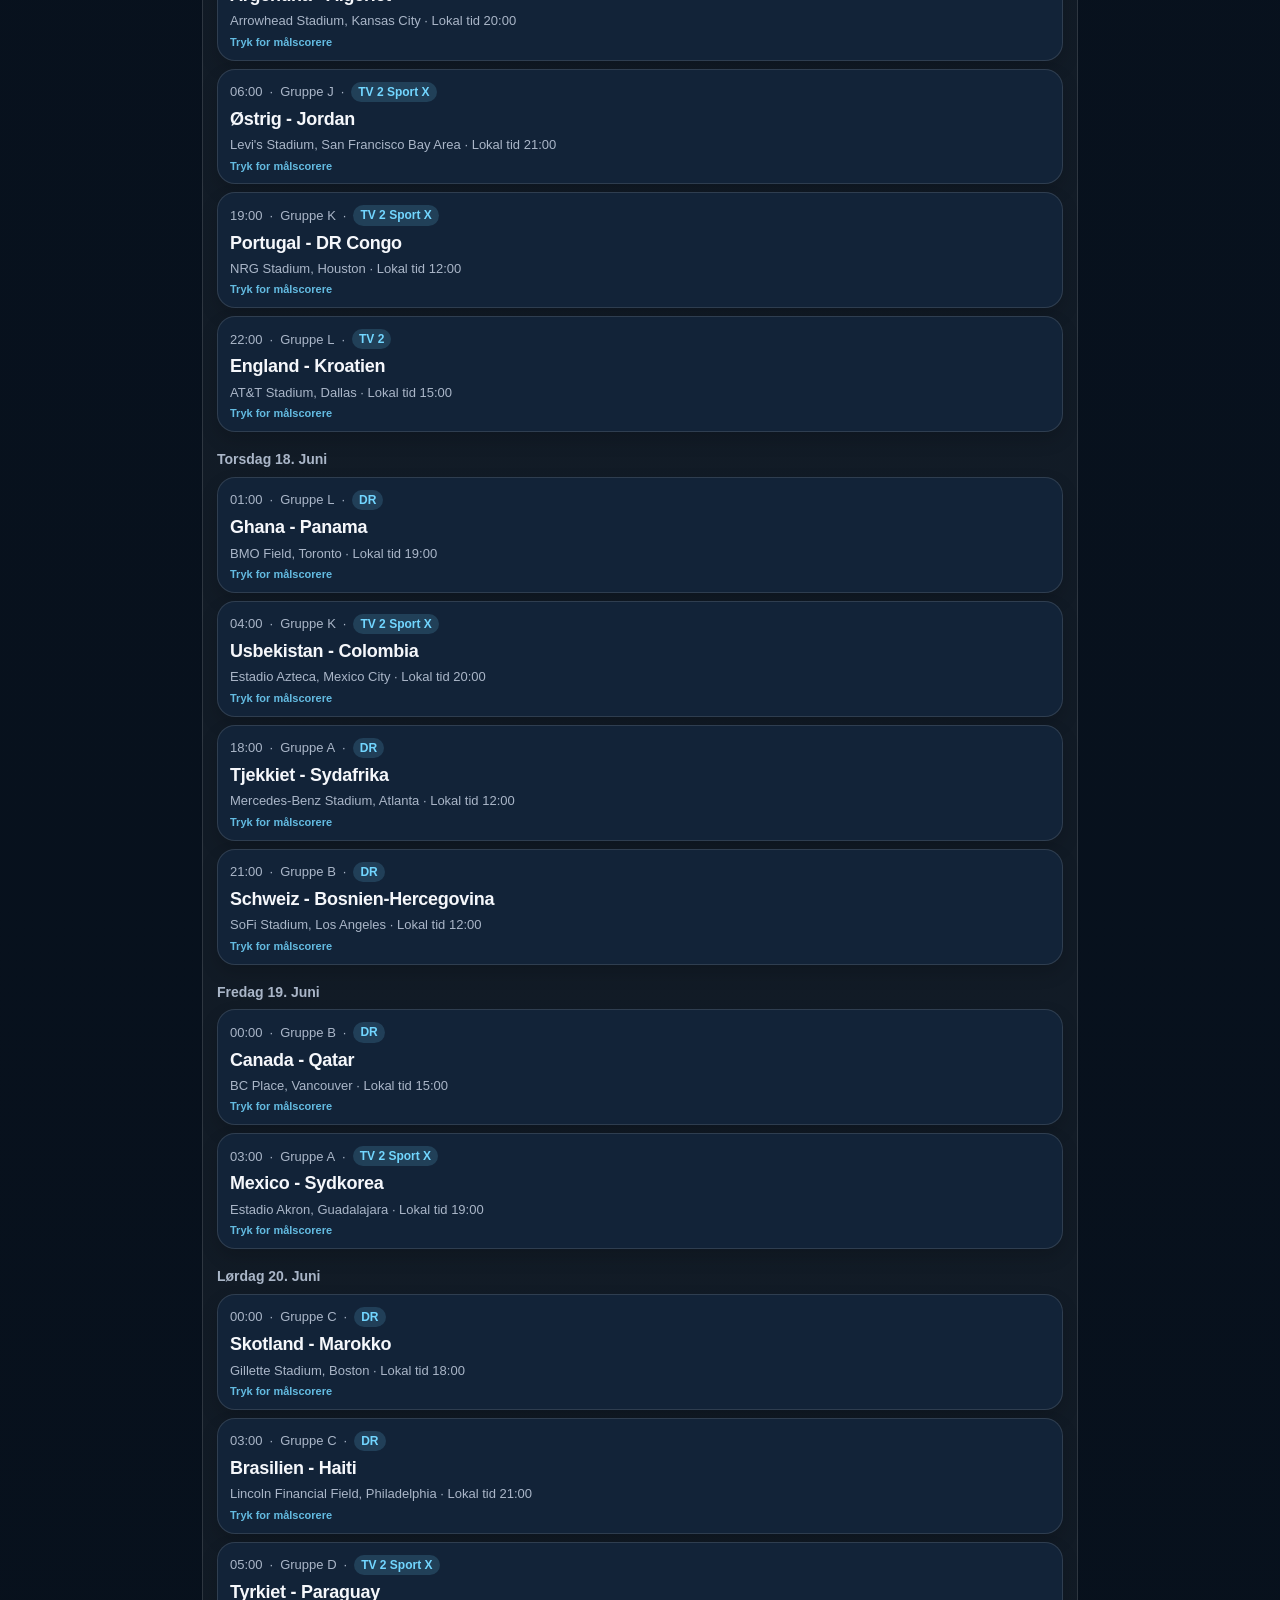
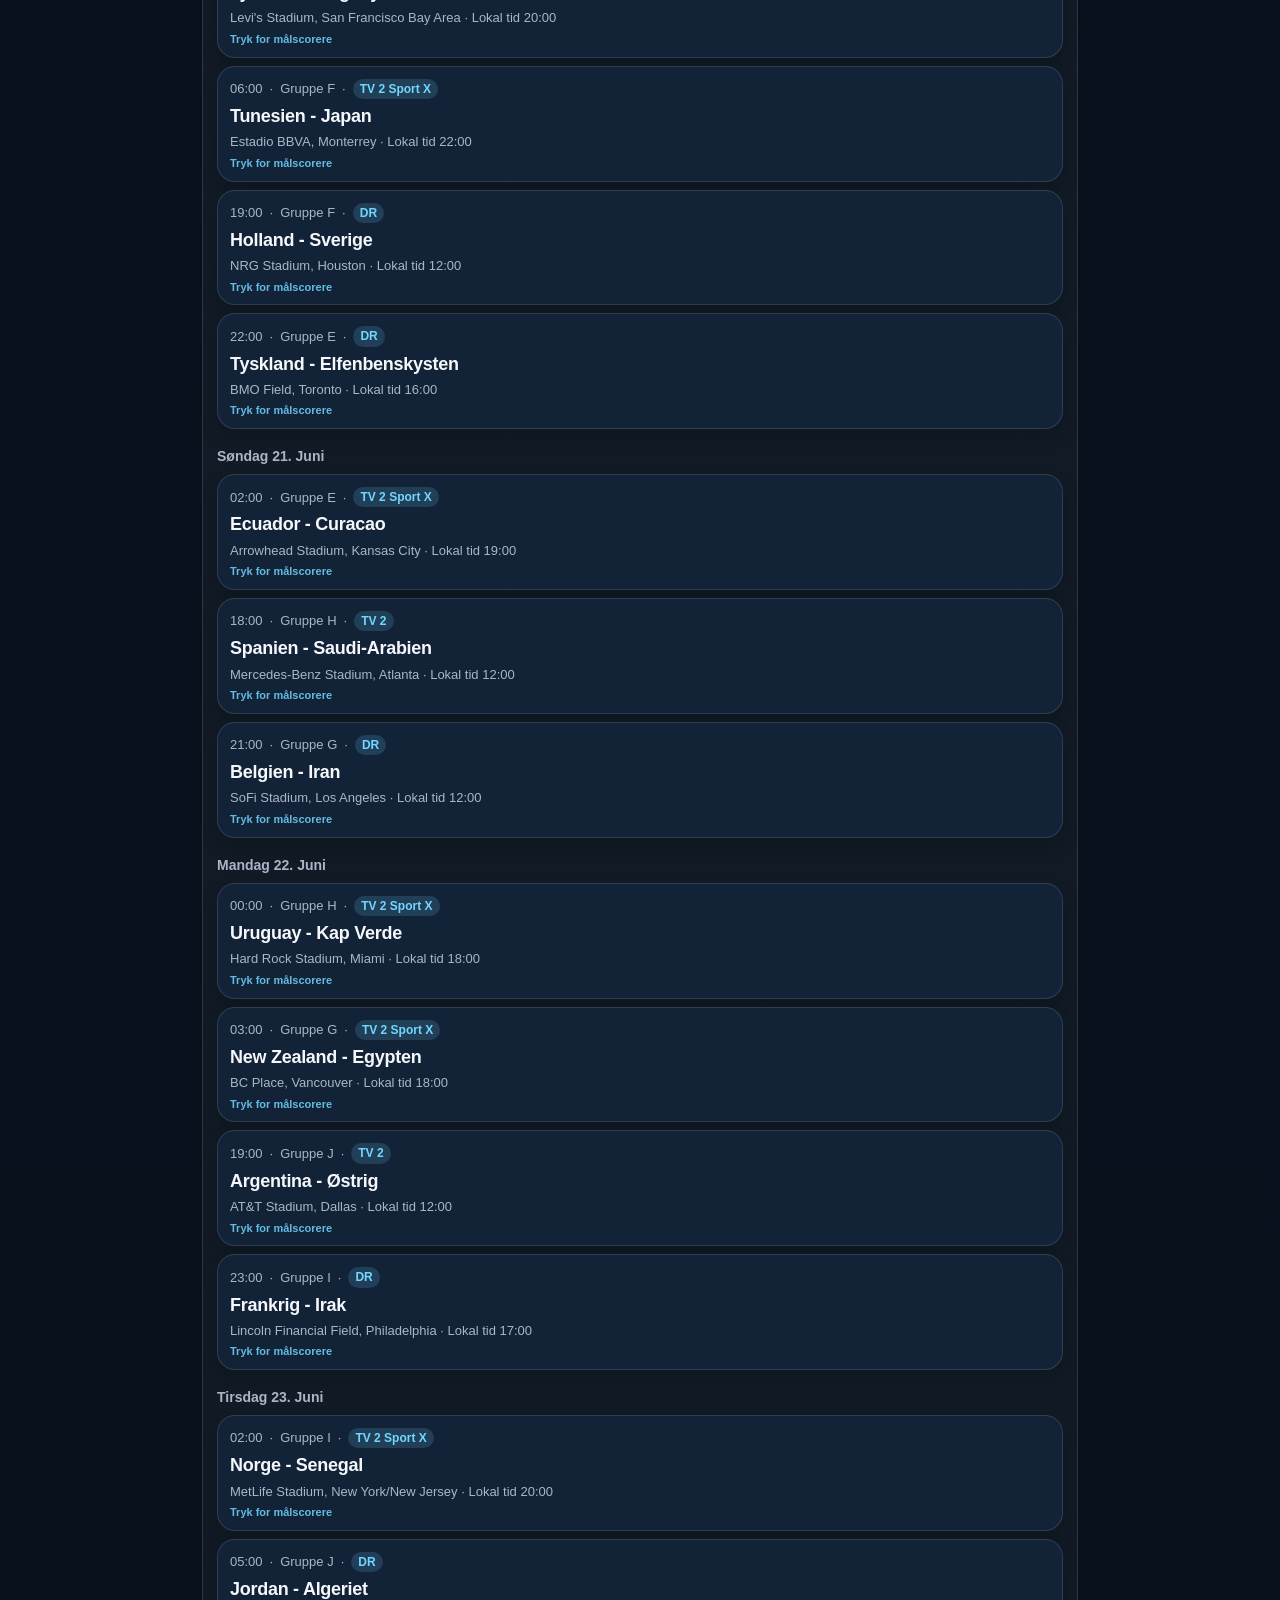
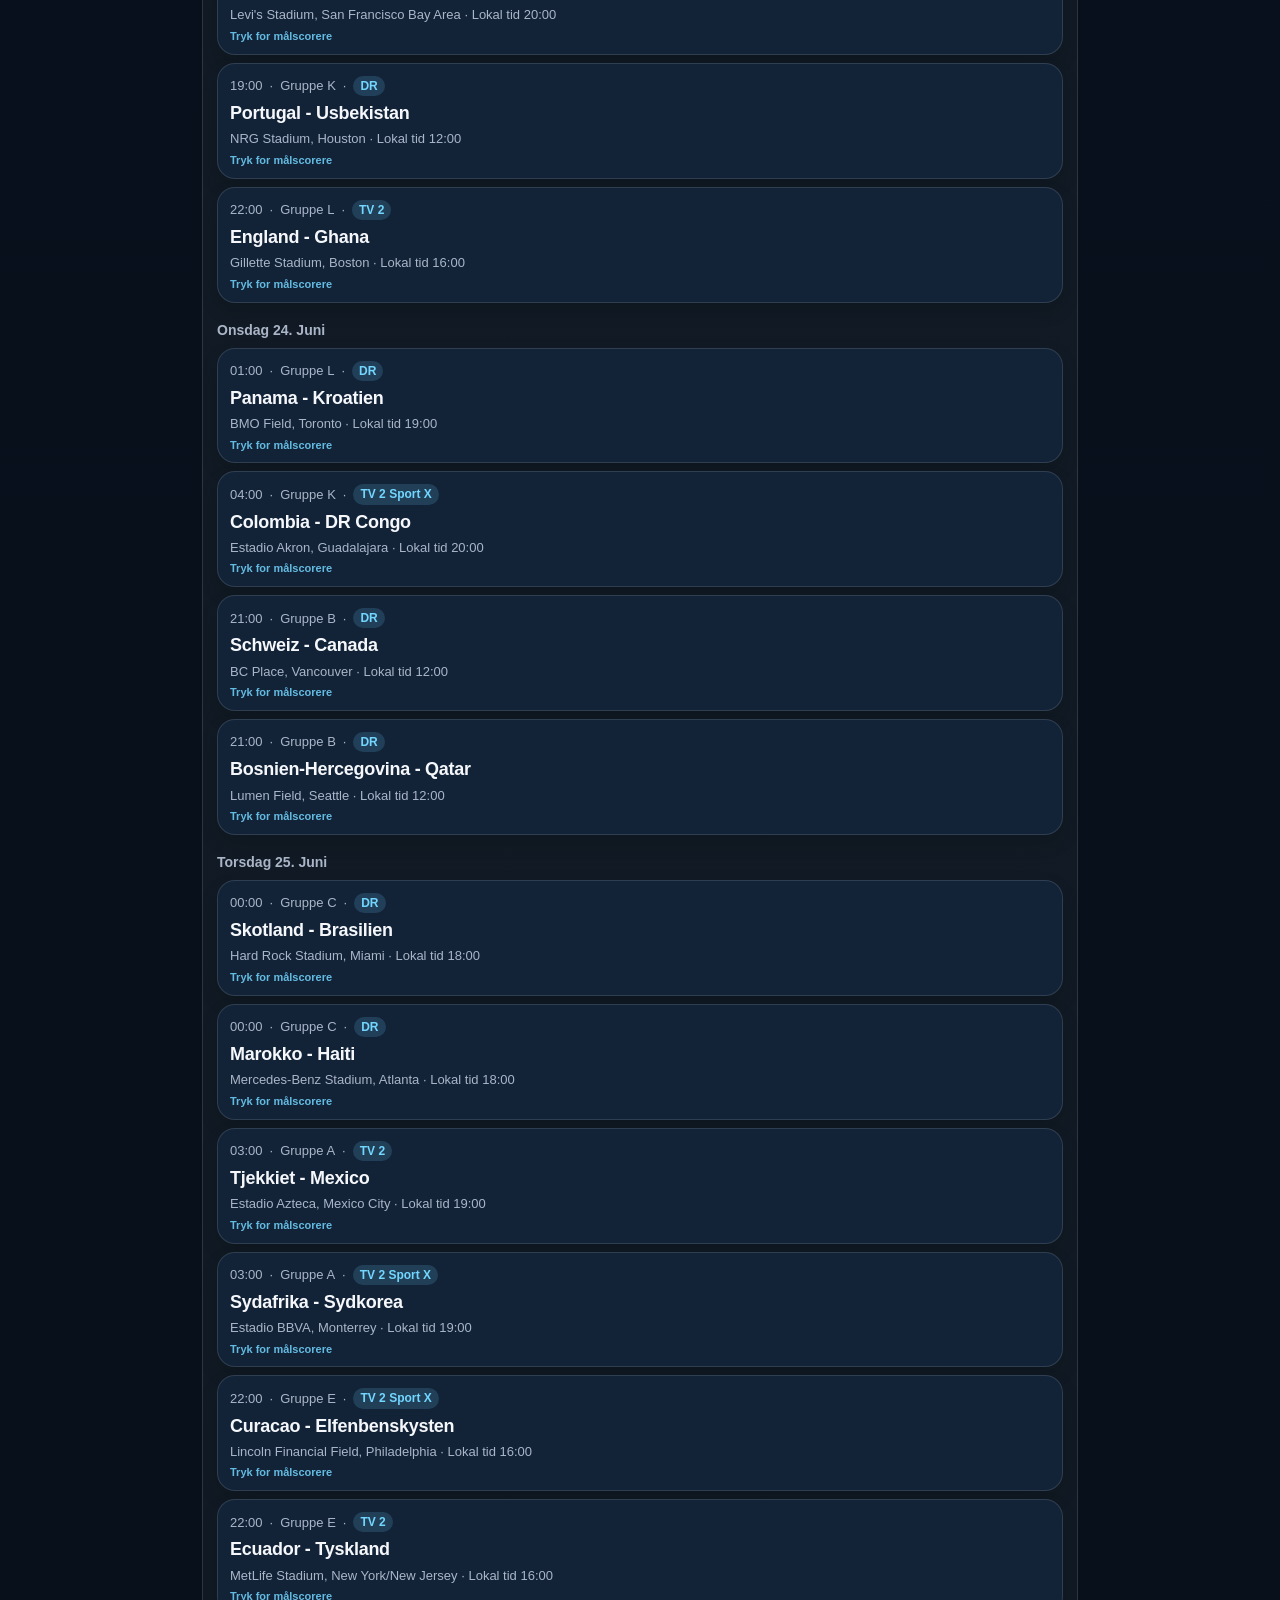
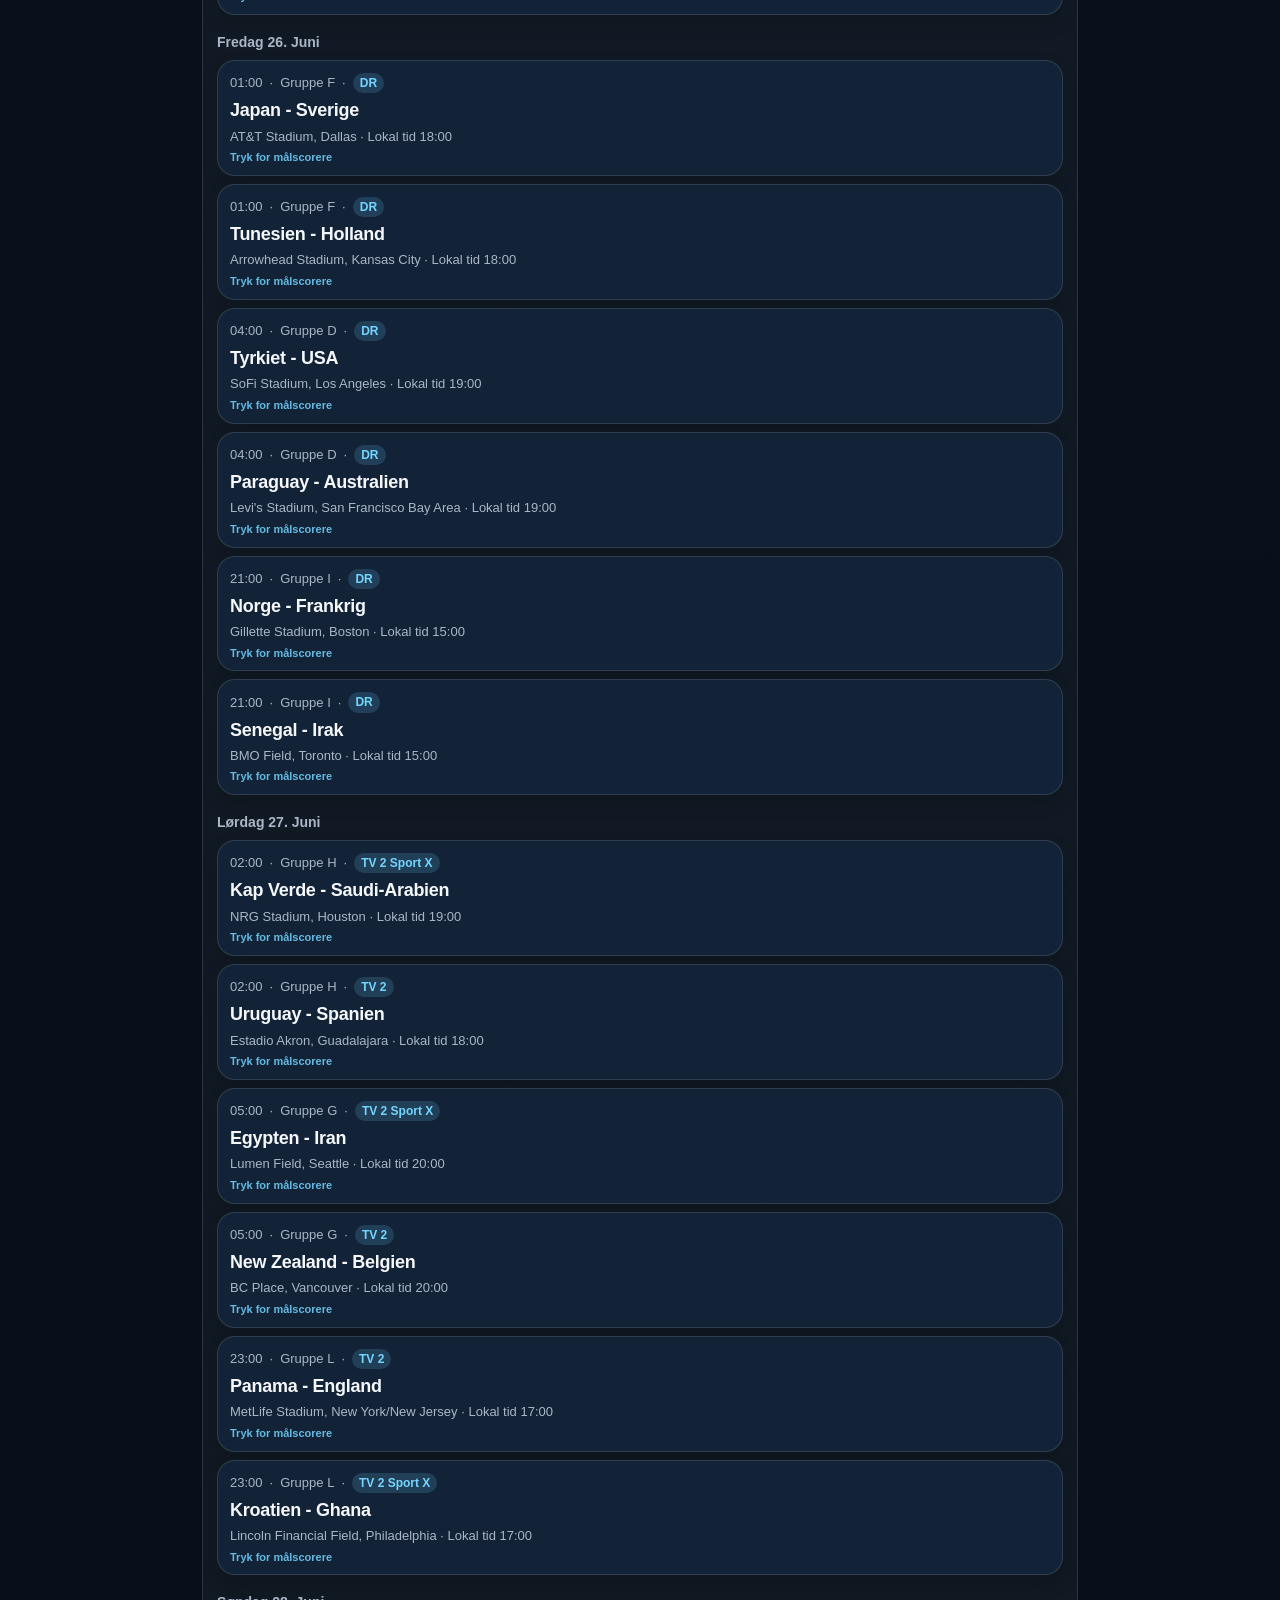
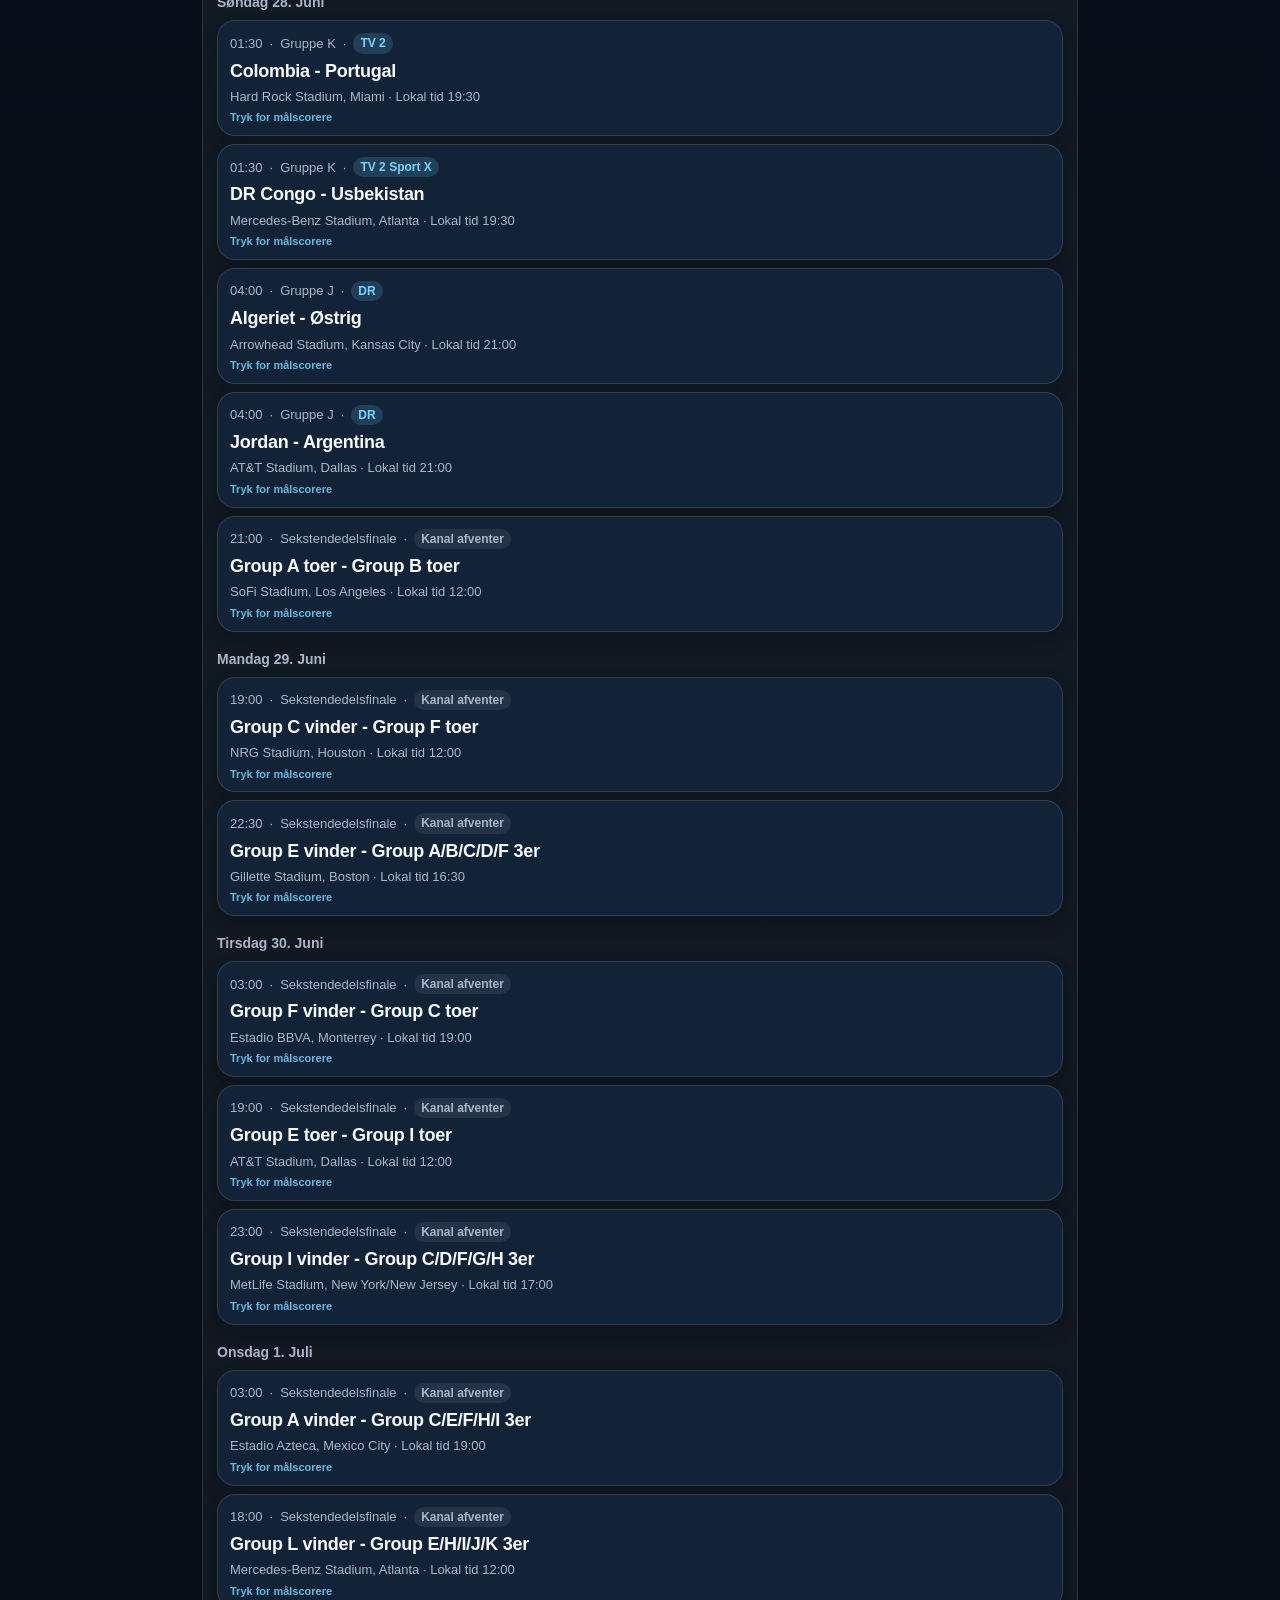
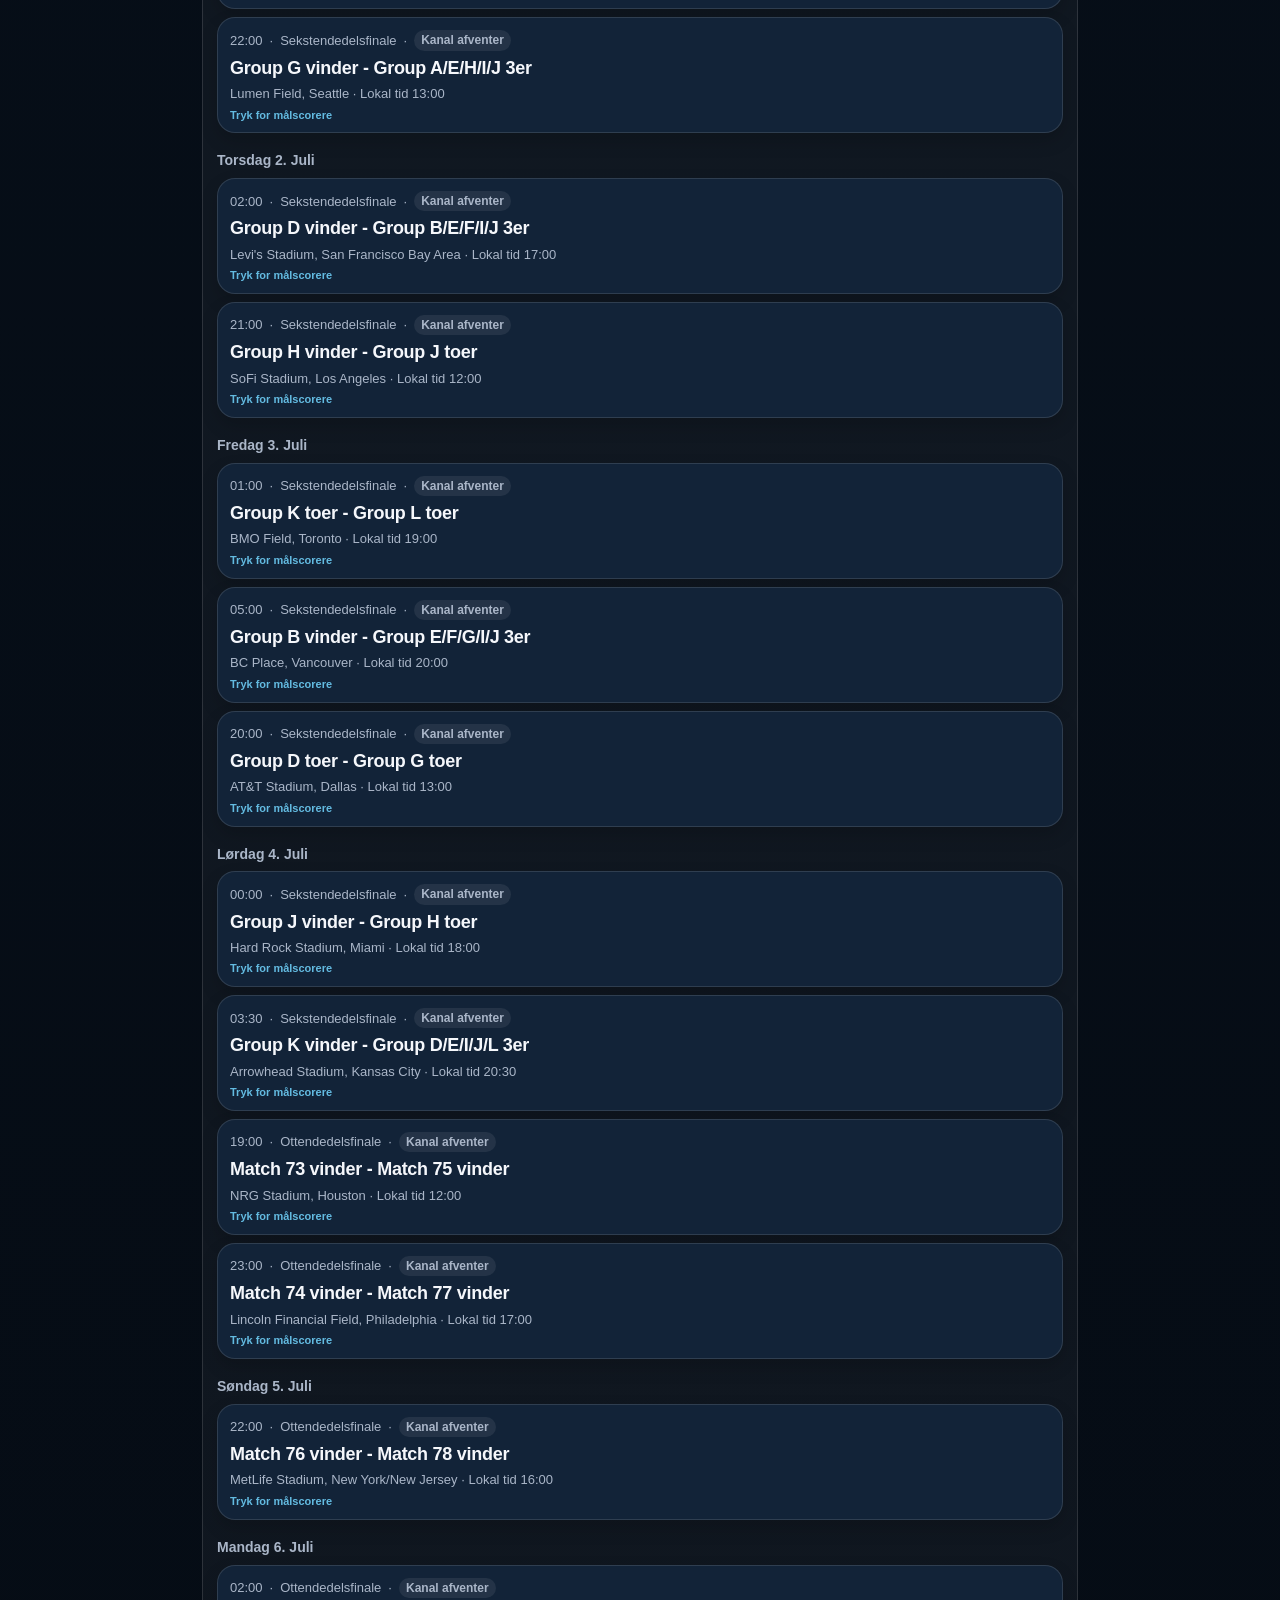
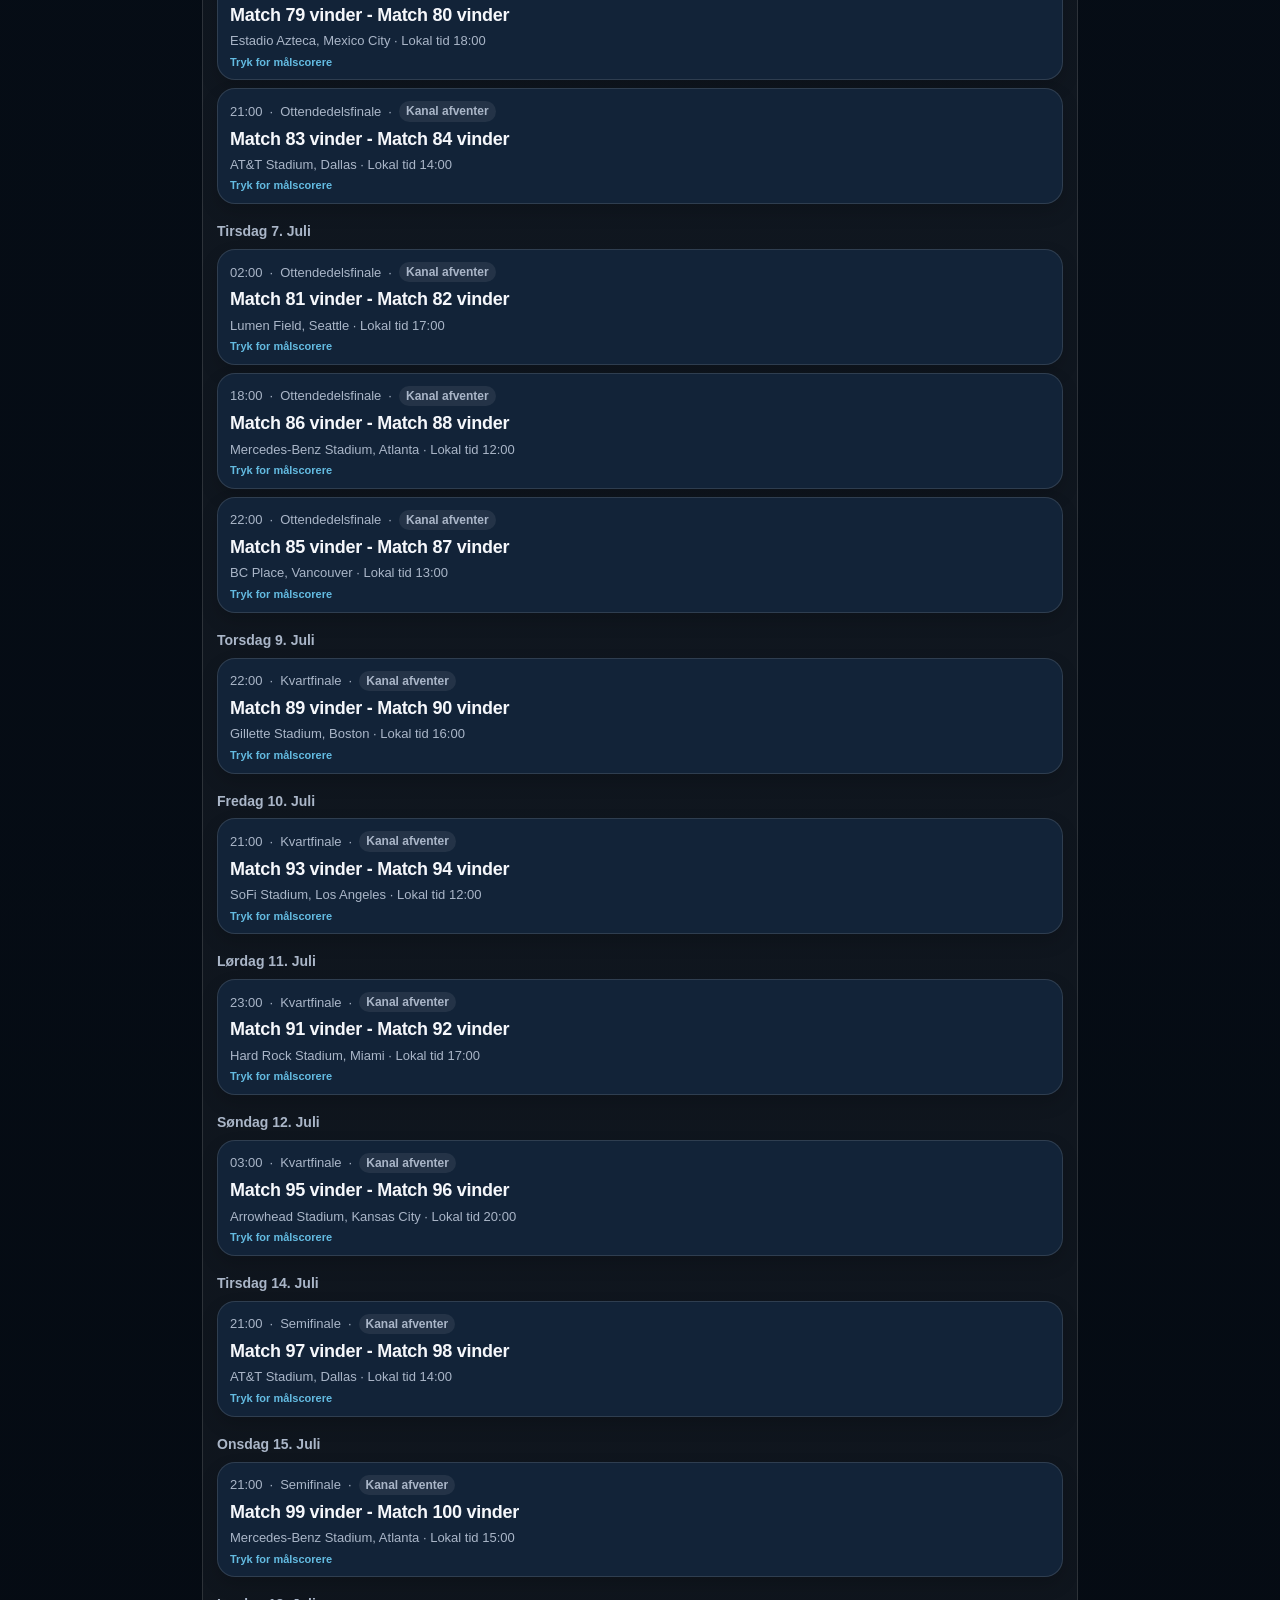
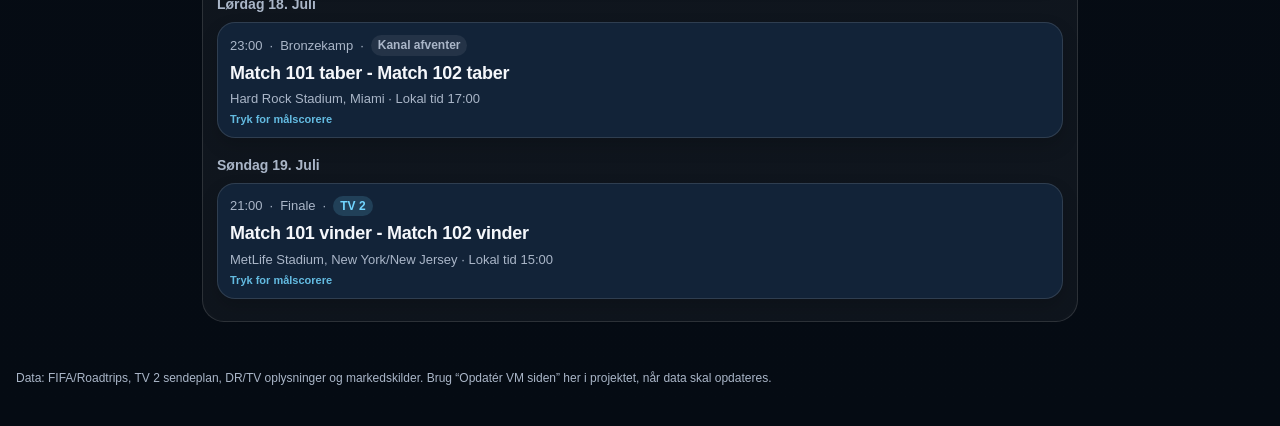
==== commit d33f5ce8: "Load trusted match override for USA Australia" ====
--- a/index.html
+++ b/index.html
@@ -60,6 +60,7 @@
 <script src="scorers-loader.js" defer></script>
 <script src="scorers-extra-loader.js" defer></script>
 <script src="espn-scorers.js" defer></script>
+<script src="match-overrides-loader.js" defer></script>
 <script src="ui-fixes.js" defer></script>
 </body>
 </html>
